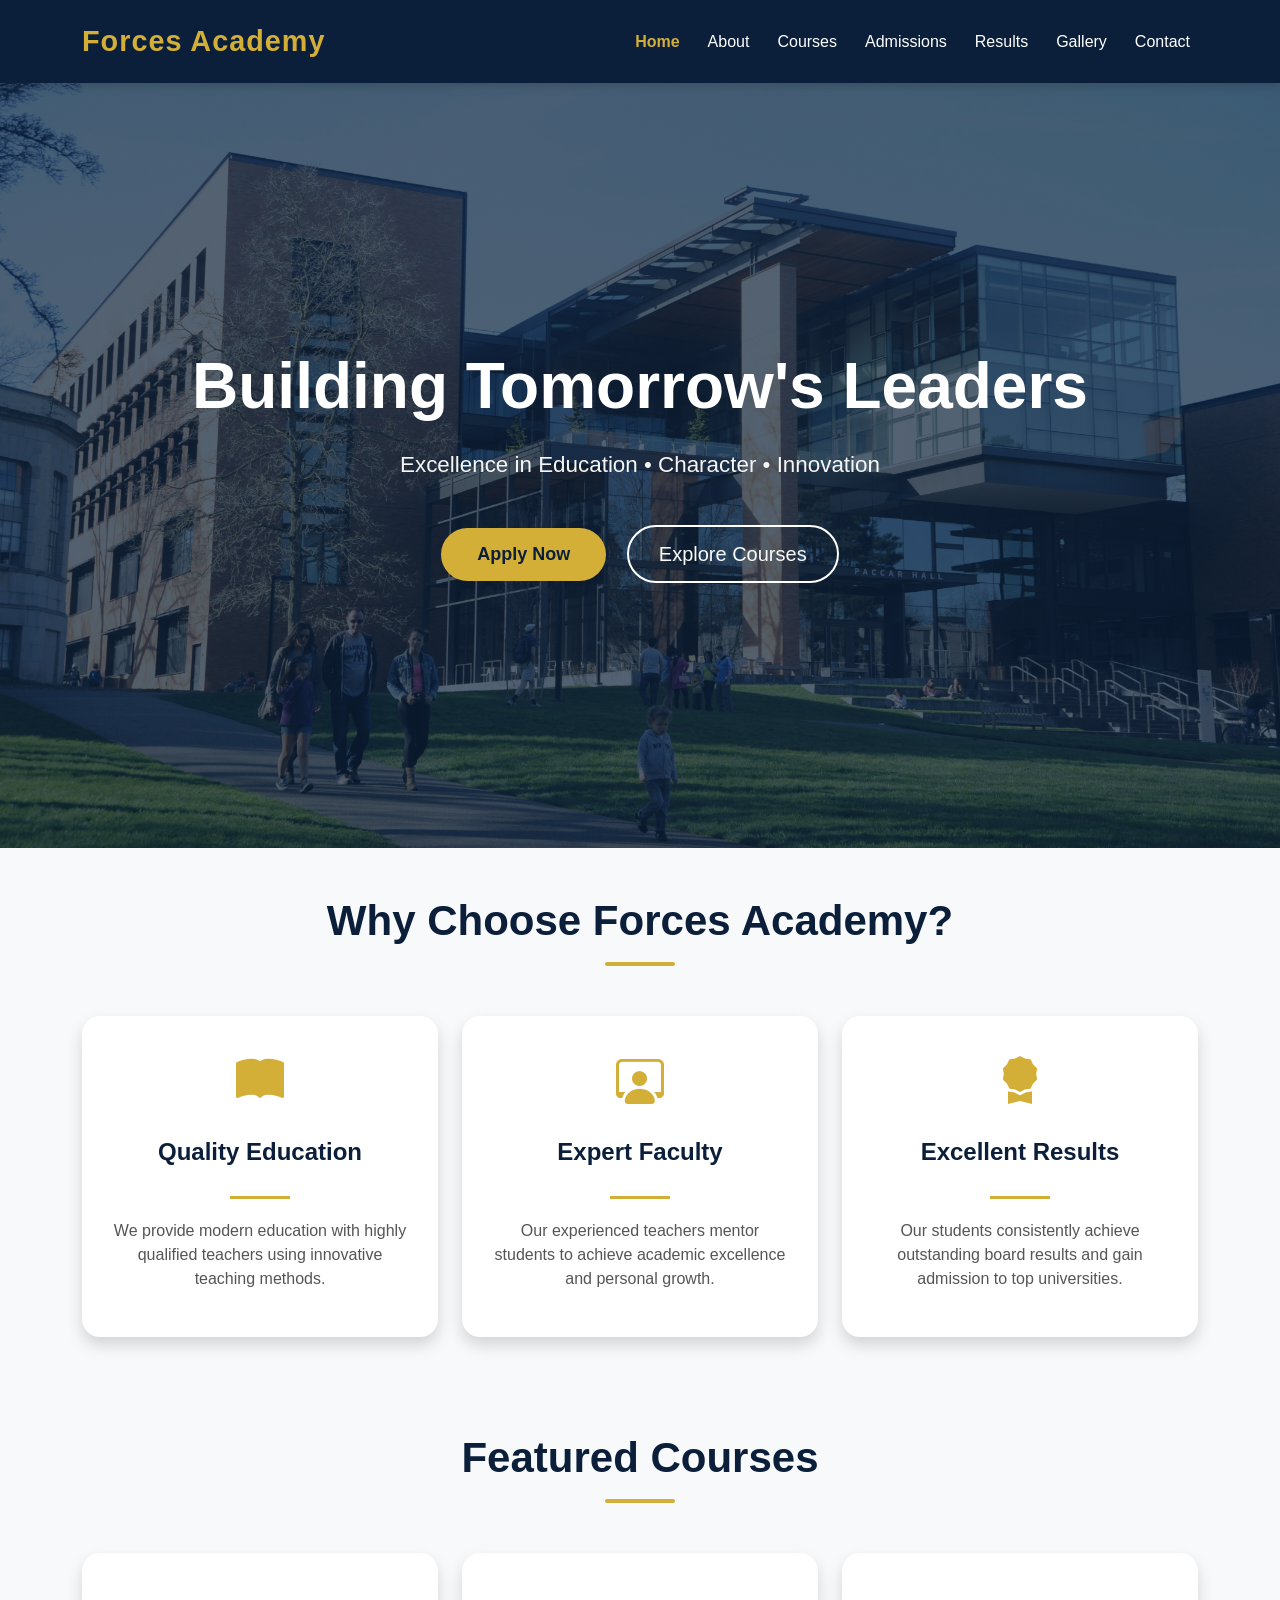
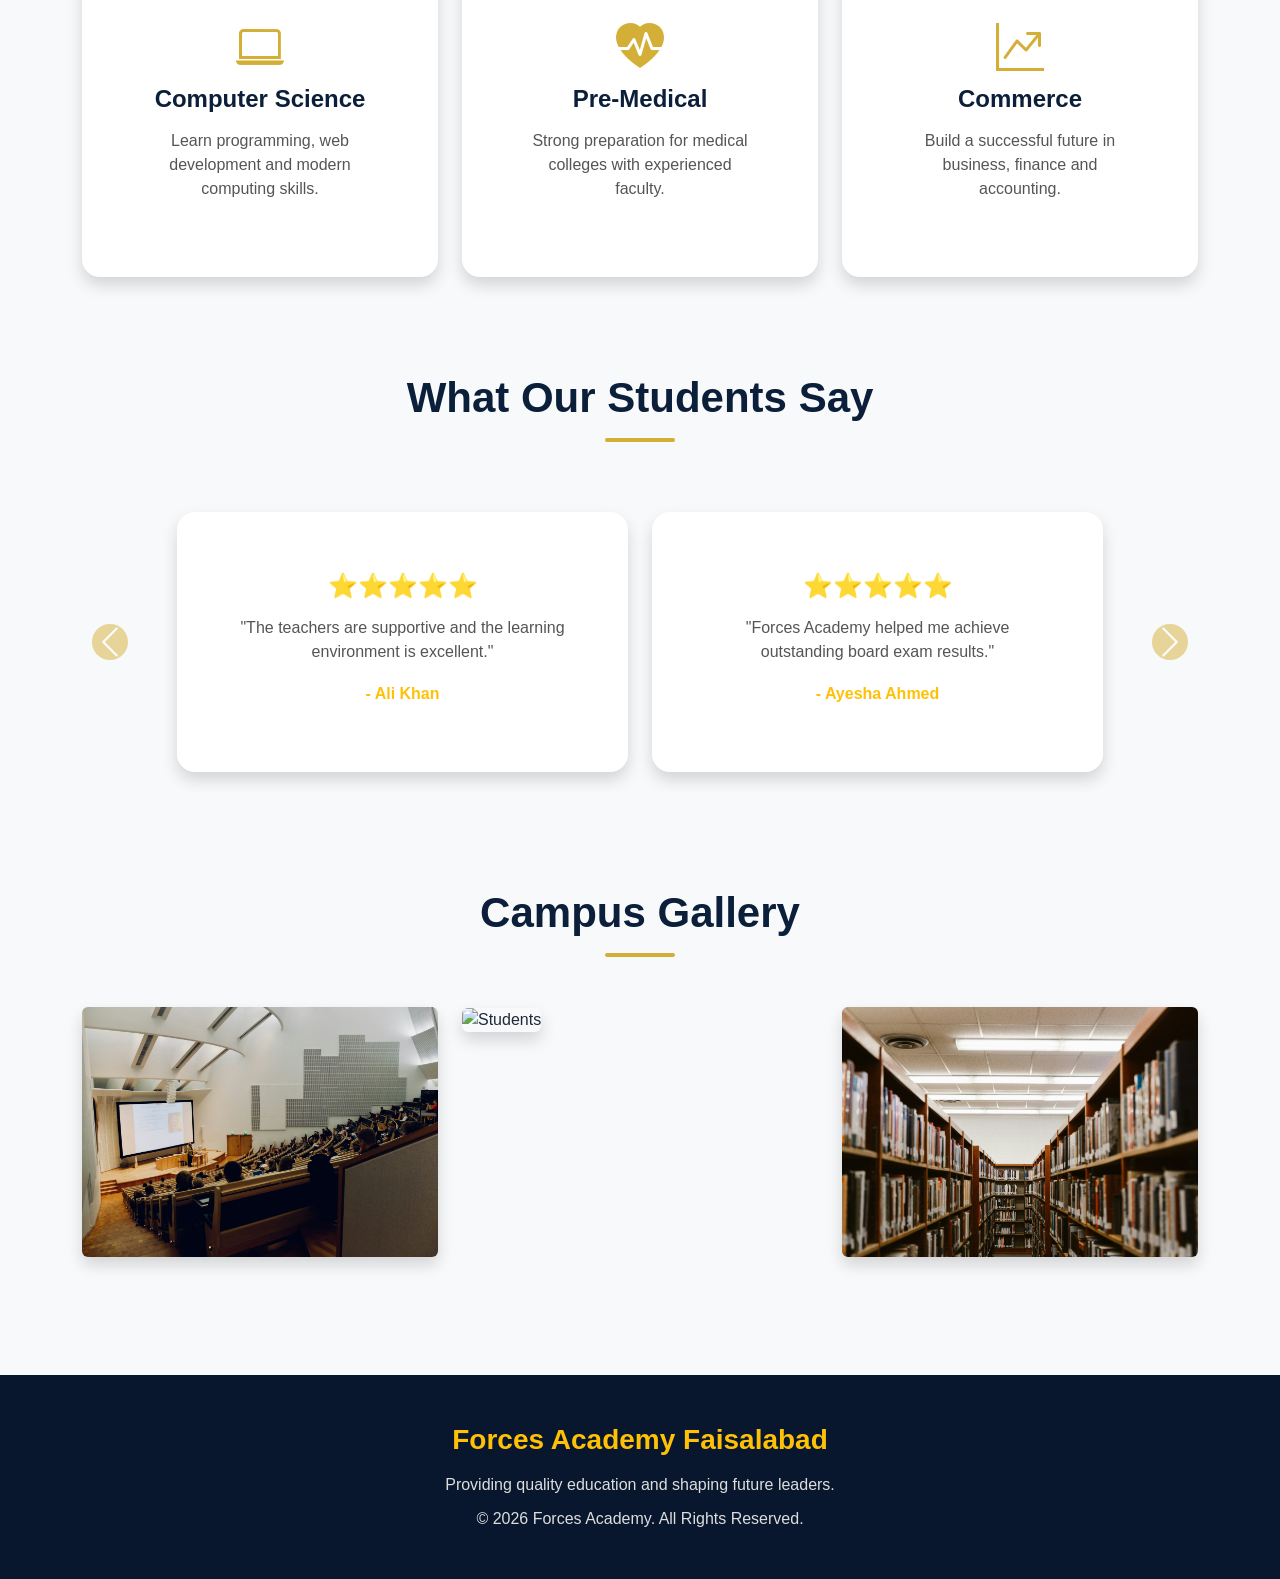
==== index.html @ 3800b67e "improved all pages design" ====
<!DOCTYPE html>
<html lang="en">
<head>
    <meta charset="UTF-8">
    <meta name="viewport" content="width=device-width, initial-scale=1.0">

    <title>Forces Academy Faisalabad</title>

    <link href="https://cdn.jsdelivr.net/npm/bootstrap@5.3.7/dist/css/bootstrap.min.css" rel="stylesheet">
<link rel="stylesheet" href="https://cdn.jsdelivr.net/npm/bootstrap-icons@1.11.3/font/bootstrap-icons.min.css">
    <link rel="stylesheet" href="css/style.css">
</head>
<body>
    <nav class="navbar navbar-expand-lg navbar-dark bg-primary">
    <div class="container">

        <a class="navbar-brand" href="index.html">
            Forces Academy
        </a>

        <button
            class="navbar-toggler"
            type="button"
            data-bs-toggle="collapse"
            data-bs-target="#navbar">

            <span class="navbar-toggler-icon"></span>

        </button>

        <div class="collapse navbar-collapse" id="navbar">

            <ul class="navbar-nav ms-auto">

                <li class="nav-item">
                    <a class="nav-link active" href="index.html">Home</a>
                </li>

                <li class="nav-item">
                    <a class="nav-link" href="about.html">About</a>
                </li>

                <li class="nav-item">
                    <a class="nav-link" href="courses.html">Courses</a>
                </li>

                <li class="nav-item">
                    <a class="nav-link" href="admissions.html">Admissions</a>
                </li>

                <li class="nav-item">
                    <a class="nav-link" href="results.html">Results</a>
                </li>

                <li class="nav-item">
                    <a class="nav-link" href="gallery.html">Gallery</a>
                </li>

                <li class="nav-item">
                    <a class="nav-link" href="contact.html">Contact</a>
                </li>

            </ul>

        </div>

    </div>
</nav>

<section class="hero">

    <div class="container text-center">

        <h1>Building Tomorrow's Leaders</h1>

        <p class="lead">
            Excellence in Education • Character • Innovation
        </p>

        <div class="mt-4">

    <a href="admissions.html" class="btn hero-btn me-3">
        Apply Now
    </a>

    <a href="courses.html" class="btn btn-outline-light btn-lg">
        Explore Courses
    </a>

</div>

    </div>

</section>
<section class="container py-5">

    <h2 class="text-center section-title">Why Choose Forces Academy?</h2>

    <div class="row">

        <div class="col-md-4">

            <div class="card shadow text-center">

                <i class="bi bi-book-fill feature-icon"></i>

<h4>Quality Education</h4>

<hr>

<p>
    We provide modern education with highly qualified teachers using innovative teaching methods.
</p>

            </div>

        </div>

        <div class="col-md-4">

            <div class="card shadow text-center">
<i class="bi bi-person-workspace feature-icon"></i>

<h4>Expert Faculty</h4>

<hr>

<p>
    Our experienced teachers mentor students to achieve academic excellence and personal growth.
</p>
            </div>

        </div>

        <div class="col-md-4">

            <div class="card shadow text-center">

<i class="bi bi-award-fill feature-icon"></i>

<h4>Excellent Results</h4>

<hr>

<p>
    Our students consistently achieve outstanding board results and gain admission to top universities.
</p>
            </div>

        </div>

    </div>

</section>
<section class="container py-5">

    <h2 class="text-center section-title">Featured Courses</h2>

    <div class="row g-4">

        <div class="col-md-4">

            <div class="card shadow text-center">

                <div class="card-body">

                    <i class="bi bi-laptop feature-icon"></i>

                    <h4>Computer Science</h4>

                    <p>
                        Learn programming, web development and modern computing skills.
                    </p>

                </div>

            </div>

        </div>

        <div class="col-md-4">

            <div class="card shadow text-center">

                <div class="card-body">

                    <i class="bi bi-heart-pulse-fill feature-icon"></i>

                    <h4>Pre-Medical</h4>

                    <p>
                        Strong preparation for medical colleges with experienced faculty.
                    </p>

                </div>

            </div>

        </div>

        <div class="col-md-4">

            <div class="card shadow text-center">

                <div class="card-body">

                    <i class="bi bi-graph-up-arrow feature-icon"></i>

                    <h4>Commerce</h4>

                    <p>
                        Build a successful future in business, finance and accounting.
                    </p>

                </div>

            </div>

        </div>

    </div>

</section>
<section class="py-5 bg-light">

    <div class="container">

        <h2 class="text-center section-title">
            What Our Students Say
        </h2>

        <div id="testimonialCarousel"
             class="carousel slide"
             data-bs-ride="carousel"
             data-bs-interval="3000">

            <div class="carousel-inner">

                <div class="carousel-item active">

                    <div class="row justify-content-center g-4">

                        <div class="col-md-5">

                            <div class="card shadow text-center h-100">

                                <div class="card-body">

                                    <h4>⭐⭐⭐⭐⭐</h4>

                                    <p>
                                        "The teachers are supportive and the learning environment is excellent."
                                    </p>

                                    <h6 class="text-warning">
                                        - Ali Khan
                                    </h6>

                                </div>

                            </div>

                        </div>

                        <div class="col-md-5">

                            <div class="card shadow text-center h-100">

                                <div class="card-body">

                                    <h4>⭐⭐⭐⭐⭐</h4>

                                    <p>
                                        "Forces Academy helped me achieve outstanding board exam results."
                                    </p>

                                    <h6 class="text-warning">
                                        - Ayesha Ahmed
                                    </h6>

                                </div>

                            </div>

                        </div>

                    </div>

                </div>

                <div class="carousel-item">

                    <div class="row justify-content-center g-4">

                        <div class="col-md-5">

                            <div class="card shadow text-center h-100">

                                <div class="card-body">

                                    <h4>⭐⭐⭐⭐⭐</h4>

                                    <p>
                                        "A perfect place for quality education and personality development."
                                    </p>

                                    <h6 class="text-warning">
                                        - Muhammad Hassan
                                    </h6>

                                </div>

                            </div>

                        </div>

                        <div class="col-md-5">

                            <div class="card shadow text-center h-100">

                                <div class="card-body">

                                    <h4>⭐⭐⭐⭐⭐</h4>

                                    <p>
                                        "The academy gave me confidence and helped me achieve my goals."
                                    </p>

                                    <h6 class="text-warning">
                                        - Sara Malik
                                    </h6>

                                </div>

                            </div>

                        </div>

                    </div>

                </div>

            </div>

            <button class="carousel-control-prev"
                    type="button"
                    data-bs-target="#testimonialCarousel"
                    data-bs-slide="prev">

                <span class="carousel-control-prev-icon"></span>

            </button>

            <button class="carousel-control-next"
                    type="button"
                    data-bs-target="#testimonialCarousel"
                    data-bs-slide="next">

                <span class="carousel-control-next-icon"></span>

            </button>

        </div>

    </div>

</section>
</section>
<section class="container py-5">

    <h2 class="text-center section-title">Campus Gallery</h2>

    <div class="row g-4">

        <div class="col-md-4">
            <img src="images/campus1.jpg" class="img-fluid rounded shadow" alt="Campus">
        </div>

        <div class="col-md-4">
            <img src="images/campus2.jpg" class="img-fluid rounded shadow" alt="Students">
        </div>

        <div class="col-md-4">
            <img src="images/campus3.jpg" class="img-fluid rounded shadow" alt="Academy">
        </div>

    </div>

</section>
<footer class="py-5 text-center text-white" style="background:#08172d;">

    <div class="container">

        <h3 class="text-warning mb-3">Forces Academy Faisalabad</h3>

        <p>
            Providing quality education and shaping future leaders.
        </p>

        <p class="mb-0">
            © 2026 Forces Academy. All Rights Reserved.
        </p>

    </div>

</footer>
    
<button id="backToTop" title="Go to top">
    ↑
</button>
    <script src="js/main.js"></script>
    <script src="https://cdn.jsdelivr.net/npm/bootstrap@5.3.7/dist/js/bootstrap.bundle.min.js"></script>

</body>
</html>
---- css/style.css ----
html{

    scroll-behavior:smooth;

}
*{
    margin: 0;
    padding: 0;
    box-sizing: border-box;
}

body{
    font-family: Arial, Helvetica, sans-serif;
    background-color: #F8F9FA;
    color: #1E293B;
}

/* ===========================
   NAVBAR
=========================== */

.navbar{
    background-color: #0B1F3A !important;
    padding: 15px 0;
    position: sticky;
    top: 0;
    z-index: 1000;
    box-shadow: 0 3px 10px rgba(0,0,0,0.15);
}

.navbar-brand{
    font-size: 1.8rem;
    font-weight: bold;
    color: #D4AF37 !important;
    letter-spacing: 1px;
}

.navbar-brand:hover{
    color: white !important;
}

.nav-link{
    color: white !important;
    margin-left: 12px;
    font-weight: 500;
    transition: 0.3s ease;
}

.nav-link:hover{
    color: #D4AF37 !important;
}

.nav-link.active{
    color: #D4AF37 !important;
    font-weight: bold;
}

/* ===========================
   HERO SECTION
=========================== */

.hero{
    background:
    linear-gradient(rgba(11,31,58,0.70), rgba(11,31,58,0.70)),
    url("../images/hero.jpg");

    background-size: cover;
    background-position: center;
    min-height: 85vh;

    display: flex;
    align-items: center;
    justify-content: center;

    color: white;
    text-align: center;
}

.hero h1{
    font-size: 3.8rem;
    font-weight: 700;
    margin-bottom: 20px;
}

.hero .lead{
    font-size: 1.4rem;
    margin-bottom: 35px;
    color: #f1f1f1;
}

.hero-btn{
    background-color: #D4AF37;
    color: #0B1F3A !important;
    padding: 14px 35px;
    border-radius: 50px;
    font-size: 18px;
    font-weight: bold;
    text-decoration: none;
    transition: 0.3s;
}

.hero-btn:hover{
    background-color: white;
    color: #0B1F3A !important;
}

.hero h1{
    font-size: 4rem;
    font-weight: 800;
    margin-bottom: 20px;
    color: white;
}

.hero .lead{
    font-size: 1.4rem;
    color: #f5f5f5;
    margin-bottom: 40px;
}

.hero-btn{
    background-color: #D4AF37;
    color: #0B1F3A !important;
    padding: 12px 35px;
    border-radius: 50px;
    font-weight: bold;
    text-decoration: none;
    transition: 0.3s ease;
}

.hero-btn:hover{
    background-color: white;
    color: #0B1F3A !important;
}
/* ===========================
   FEATURE CARDS
=========================== */

.card{
    border: none;
    border-radius: 18px;
    transition: 0.35s ease;
    overflow: hidden;
}

.card:hover{
    transform: translateY(-12px);
    box-shadow: 0 18px 35px rgba(0,0,0,0.18) !important;
    border-bottom: 5px solid #D4AF37;
}

.card h4{
    color: #0B1F3A;
    font-weight: bold;
    margin-bottom: 15px;
}

.card p{
    color: #555;
}

.card{
    padding: 30px;
}
/* ===========================
   SECTION TITLE
=========================== */

.section-title{
    font-size: 2.8rem;
    font-weight: 800;
    color: #0B1F3A;
    margin-bottom: 60px;
    position: relative;
}

.section-title::after{
    content: "";
    width: 90px;
    height: 4px;
    background: #D4AF37;
    display: block;
    margin: 15px auto 0;
    border-radius: 20px;
}
.card hr{
    width: 60px;
    height: 3px;
    background: #D4AF37;
    border: none;
    margin: 15px auto 20px;
    opacity: 1;
}
/* ===========================
   FOOTER
=========================== */

footer{
    margin-top: 0;
}

footer h3{
    font-weight: 700;
}

footer p{
    margin-bottom: 10px;
    color: #ddd;
}
.hero{
    animation: fadeIn 1.2s ease;
}

@keyframes fadeIn{

    from{
        opacity:0;
        transform:translateY(30px);
    }

    to{
        opacity:1;
        transform:translateY(0);
    }

}

.card{
    cursor:pointer;
}

.card:hover{

    transform:translateY(-12px) scale(1.03);
    box-shadow:0 20px 40px rgba(0,0,0,0.18)!important;
    border-bottom:5px solid #D4AF37;

}
/* ===========================
   BUTTON HOVER
=========================== */

.hero-btn{

    transition:0.3s;

}

.hero-btn:hover{

    background:#ffffff;
    color:#0B1F3A;
    transform:scale(1.08);

}
.btn-outline-light{

    border:2px solid white;
    border-radius:50px;
    padding:12px 30px;
    transition:0.3s;

}

.btn-outline-light:hover{

    background:white;
    color:#0B1F3A;

}
/* ===========================
   STATISTICS
=========================== */

.stats-section{
    background-color: #0B1F3A;
    padding: 80px 0;
}

.stat-item h2{
    color: #D4AF37;
    font-size: 60px;
    font-weight: bold;
}

.stats-section p{
    color: #ffffff !important;
    font-size: 18px;
    font-weight: 500;
    margin-top: 10px;
}

.stats-section .col-md-3{
    transition:0.3s;
}

.stats-section .col-md-3:hover{
    transform:translateY(-8px);
}
.card-body h1{

    font-size:60px;
    margin-bottom:20px;

}

.card-body{

    padding:35px;

}
.card h6{

    color:#D4AF37;
    font-weight:bold;
    margin-top:20px;

}
.img-fluid{

    height:250px;
    width:100%;
    object-fit:cover;
    transition:0.3s;

}

.img-fluid:hover{

    transform:scale(1.03);

}
.img-fluid{

    border-radius:15px;
    box-shadow:0 10px 25px rgba(0,0,0,0.15);

}
.img-fluid:hover{

    transform:scale(1.05);
    cursor:pointer;

}
.section-title{

    font-size:42px;
    font-weight:700;
    color:#0B1F3A;
    margin-bottom:60px;
    position:relative;

}

.section-title::after{

    content:"";
    display:block;
    width:70px;
    height:4px;
    background:#D4AF37;
    margin:15px auto 0;
    border-radius:10px;

}
.card{

    border:none;
    border-radius:15px;
    transition:0.3s;

}

.card:hover{

    transform:translateY(-8px);
    box-shadow:0 15px 30px rgba(0,0,0,0.18);

}
footer{

    margin-top:70px;

}

footer h2{

    color:#D4AF37;
    font-weight:bold;

}

footer p{

    margin:10px 0;

}
.btn{

    transition:0.3s;

}

.btn:hover{

    transform:scale(1.05);

}
/* ===========================
ABOUT PAGE
=========================== */

.lead{
    font-size:18px;
    line-height:1.8;
}

.card{
    border-radius:18px;
}

.card-body{
    padding:30px;
}

.card img{
    height:250px;
    object-fit:cover;
}

.card:hover{
    transform:translateY(-10px);
}

section{
    padding-top:70px;
    padding-bottom:70px;
}
/* ===========================
COURSES PAGE
=========================== */

.course-card img{
    height:220px;
    width:100%;
    object-fit:cover;
    border-radius:15px;
}

.course-card{
    transition:0.3s;
}

.course-card:hover{
    transform:translateY(-10px);
    box-shadow:0 18px 35px rgba(0,0,0,0.18);
}

.course-card .card-body{
    padding:25px;
}
.section-title{
    margin-bottom:50px;
}
.table{
    box-shadow:0 8px 20px rgba(0,0,0,.08);
    border-radius:10px;
    overflow:hidden;
}
.table th{
    background:#0B1F3A;
    color:white;
}
.accordion-button{
    font-weight:bold;
}

.accordion-button:not(.collapsed){
    background:#0B1F3A;
    color:white;
}

.accordion-body{
    background:#f8f9fa;
}
.btn-warning{
    padding:12px 30px;
    border-radius:30px;
    font-weight:bold;
}
/* ===========================
ADMISSIONS PAGE
=========================== */

/* Eligibility & Documents Tables */

.list-group{
    border-radius:15px;
    overflow:hidden;
    box-shadow:0 12px 25px rgba(0,0,0,0.08);
}

.list-group-item{
    padding:18px 22px;
    font-size:17px;
    border-color:#e8e8e8;
    transition:0.3s;
}

.list-group-item:hover{
    background:#FFF8E6;
    padding-left:28px;
}

/* Better section headings */

.admission-heading{
    margin-bottom:35px;
    text-align:center;
}

.admission-heading::after{
    content:"";
    display:block;
    width:80px;
    height:4px;
    background:#D4AF37;
    margin:15px auto 0;
    border-radius:20px;
}
/* ===========================
RESULTS PAGE
=========================== */

.table{
    border-radius:15px;
    overflow:hidden;
}

.table th{
    background:#0B1F3A !important;
    color:white;
    font-weight:bold;
}

.table td{
    vertical-align:middle;
}

.form-select{
    padding:12px;
    border-radius:10px;
}

.form-select:focus{
    border-color:#D4AF37;
    box-shadow:0 0 0 .25rem rgba(212,175,55,.25);
}

.alert-warning{
    border:none;
    border-left:6px solid #D4AF37;
    border-radius:12px;
}
/* ===========================
GALLERY PAGE
=========================== */

.gallery-img{
    width:100%;
    height:280px;
    object-fit:cover;
    border-radius:15px;
    transition:0.35s;
    box-shadow:0 10px 25px rgba(0,0,0,0.15);
}

.gallery-img:hover{
    transform:scale(1.05);
    cursor:pointer;
    box-shadow:0 20px 40px rgba(0,0,0,0.25);
}
/* ===========================
CONTACT PAGE
=========================== */

.form-control{
    padding:14px;
    border-radius:10px;
}

.form-control:focus{
    border-color:#D4AF37;
    box-shadow:0 0 0 .25rem rgba(212,175,55,.25);
}

textarea{
    resize:none;
}
.page-hero{

    background: linear-gradient(rgba(11,31,58,.75),rgba(11,31,58,.75)),
    url("../images/hero.jpg");

    background-size: cover;

    background-position:center;

    color:white;

    text-align:center;

    padding:120px 0;

}

.page-hero h1{

    font-size:55px;

    font-weight:700;

}

.page-hero p{

    font-size:20px;

    margin-top:15px;

}
/* ===========================
   LIGHTBOX
=========================== */

.lightbox{
    display:none;
    position:fixed;
    top:0;
    left:0;
    width:100%;
    height:100%;
    background:rgba(0,0,0,.9);
    justify-content:center;
    align-items:center;
    z-index:9999;
}

.lightbox img{
    max-width:90%;
    max-height:90%;
    border-radius:15px;
    box-shadow:0 15px 40px rgba(0,0,0,.5);
}

.gallery-img{
    cursor:pointer;
    transition:.3s;
}

.gallery-img:hover{
    transform:scale(1.03);
}
/* ===========================
   FORM VALIDATION
=========================== */

.error {
    border: 2px solid #dc3545 !important;
}

.success {
    border: 2px solid #198754 !important;
}
.carousel-item{
    padding:20px 0;
}

.carousel-control-prev,
.carousel-control-next{
    width:5%;
}

.carousel-control-prev-icon,
.carousel-control-next-icon{
    background-color:#D4AF37;
    border-radius:50%;
    padding:18px;
}

#testimonialCarousel .card{
    min-height:260px;
    border:none;
}
/* ===========================
   BACK TO TOP BUTTON
=========================== */

#backToTop{

    position:fixed;
    bottom:30px;
    right:30px;

    width:50px;
    height:50px;

    border:none;
    border-radius:50%;

    background:#D4AF37;
    color:white;

    font-size:22px;
    font-weight:bold;

    cursor:pointer;

    display:none;

    z-index:9999;

    transition:.3s;

    box-shadow:0 8px 20px rgba(0,0,0,.25);

}

#backToTop:hover{

    background:#b8942d;

    transform:translateY(-4px);

}
.feature-icon{
    font-size: 3rem;
    color: #D4AF37;
    margin-bottom: 20px;
    transition: all .3s ease;
}

.card:hover .feature-icon{
    transform: scale(1.12);
}
.card{

    border:none;
    transition:.3s ease;

}

.card:hover{

    transform:translateY(-8px);

    box-shadow:0 18px 40px rgba(0,0,0,.18);

}
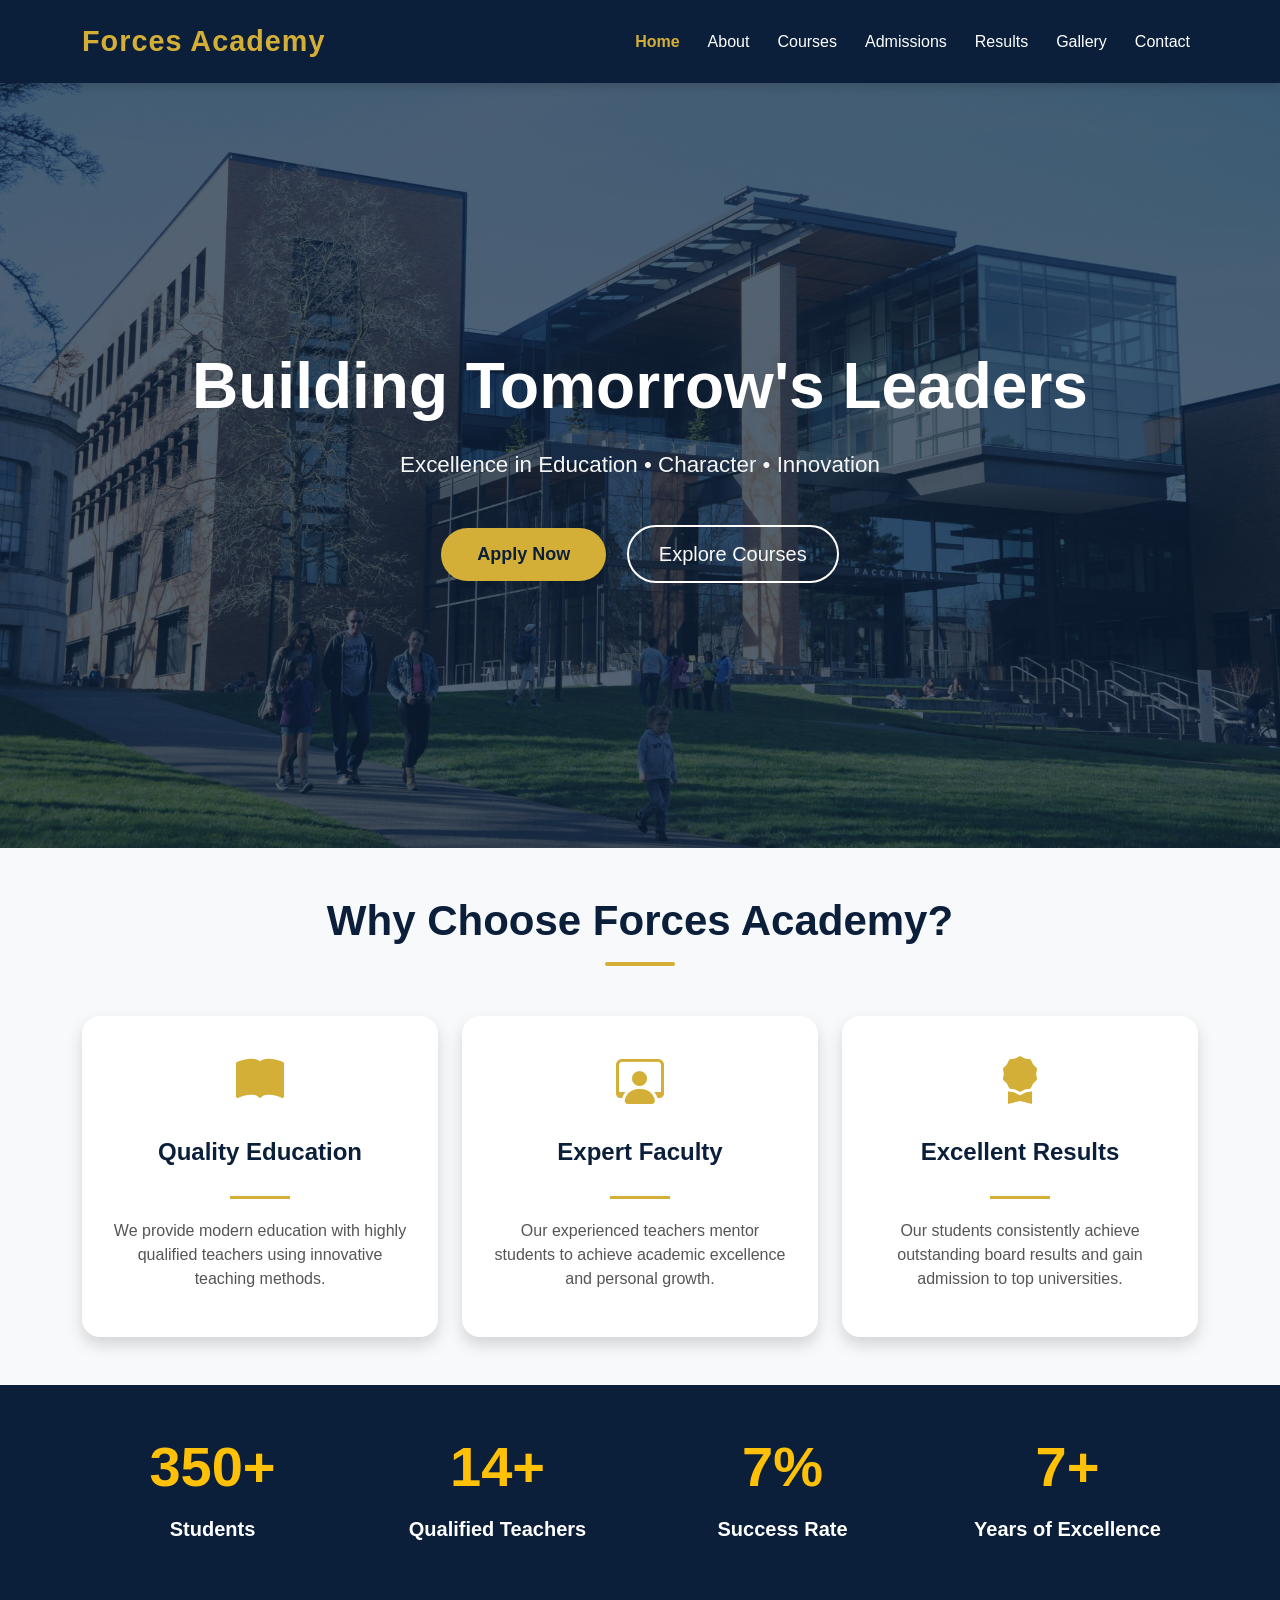
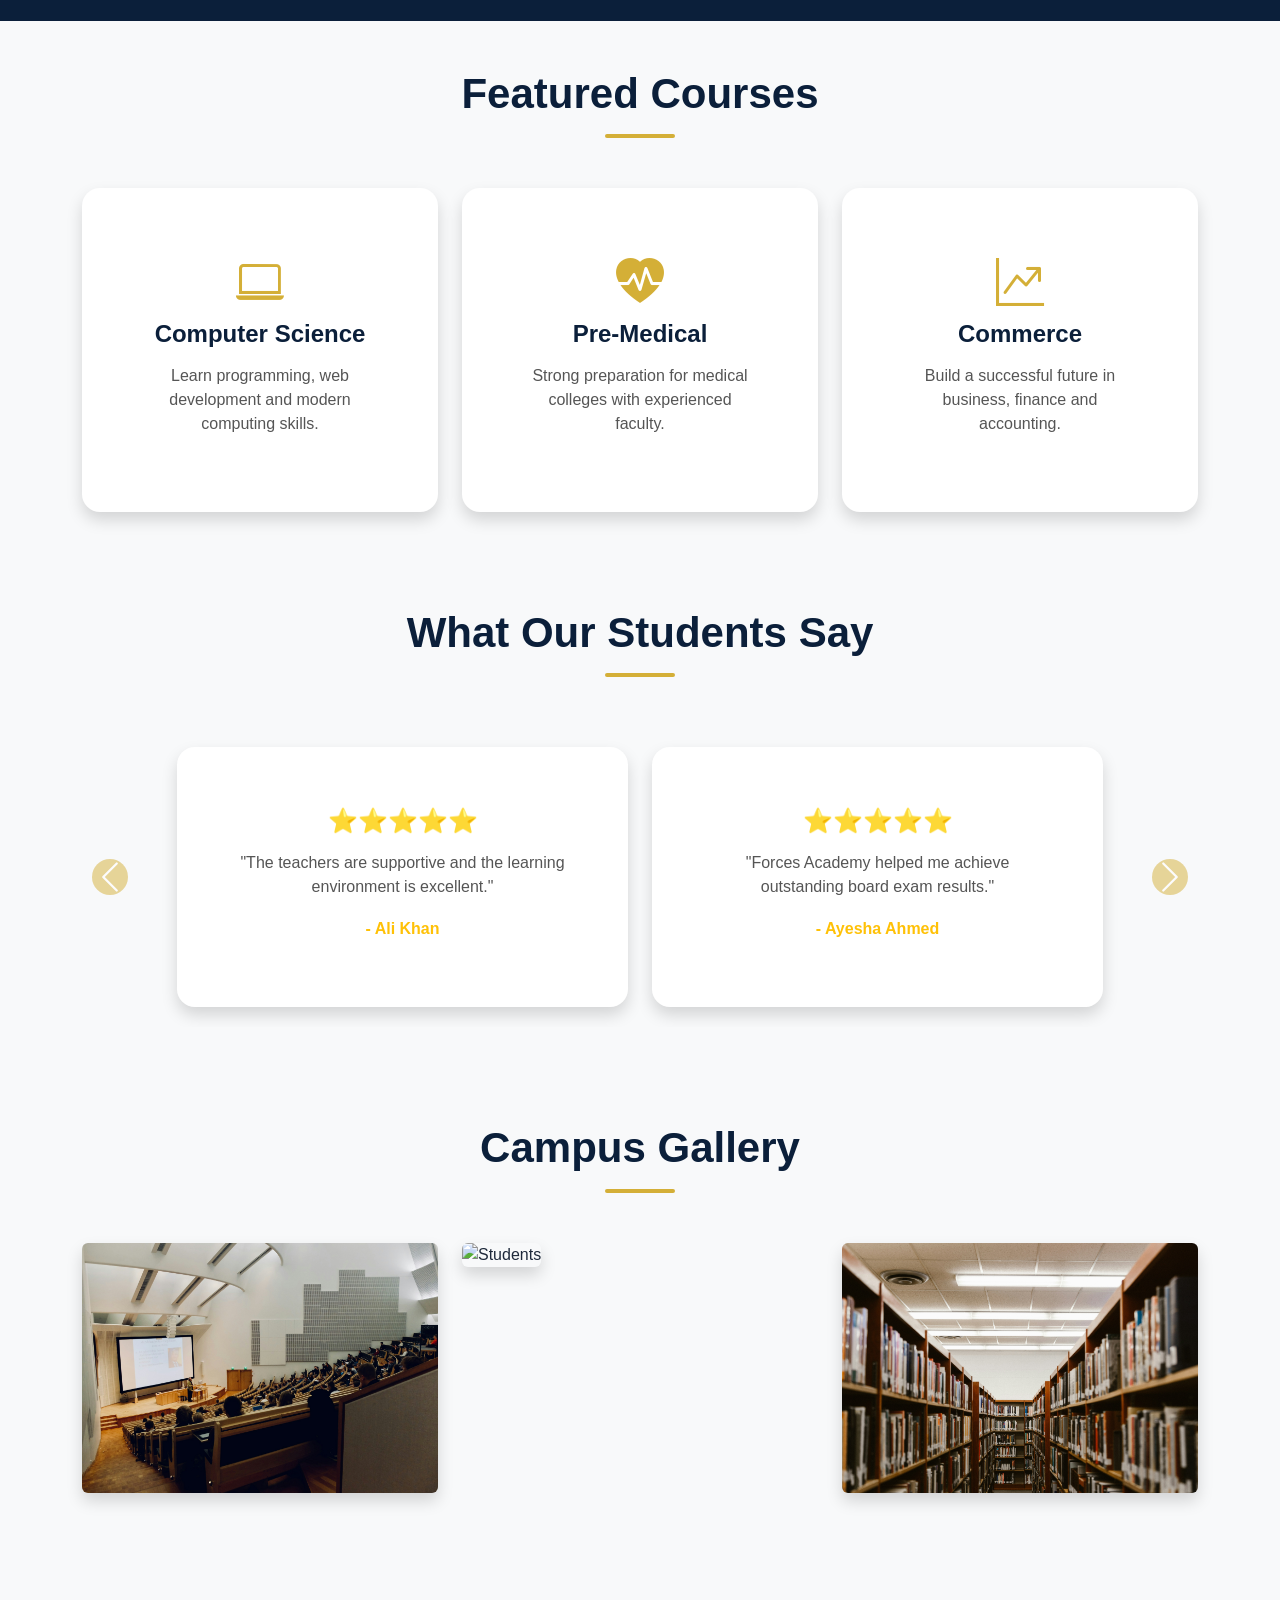
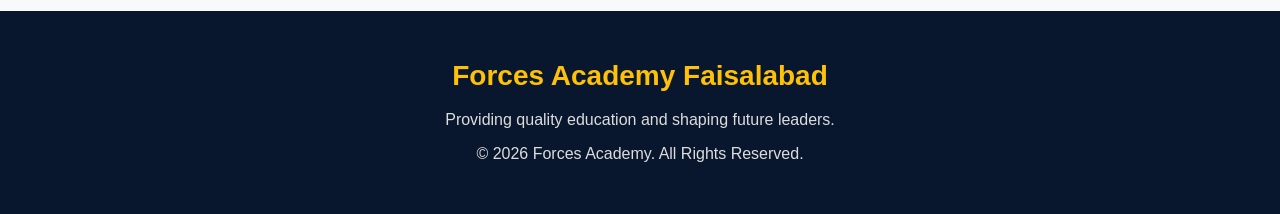
==== commit 6d11f7c1: "readded stats section" ====
--- a/index.html
+++ b/index.html
@@ -152,6 +152,65 @@
     </div>
 
 </section>
+<section class="stats-section py-5">
+
+    <div class="container">
+
+        <div class="row text-center">
+
+            <div class="col-md-3 mb-4">
+
+                <h2 class="counter display-4 fw-bold text-warning"
+                    data-target="5000"
+                    data-symbol="+">0</h2>
+
+                <h5 class="fw-bold text-white mt-3">
+                    Students
+                </h5>
+
+            </div>
+
+            <div class="col-md-3 mb-4">
+
+                <h2 class="counter display-4 fw-bold text-warning"
+                    data-target="150"
+                    data-symbol="+">0</h2>
+
+                <h5 class="fw-bold text-white mt-3">
+                    Qualified Teachers
+                </h5>
+
+            </div>
+
+            <div class="col-md-3 mb-4">
+
+                <h2 class="counter display-4 fw-bold text-warning"
+                    data-target="98"
+                    data-symbol="%">0</h2>
+
+                <h5 class="fw-bold text-white mt-3">
+                    Success Rate
+                </h5>
+
+            </div>
+
+            <div class="col-md-3 mb-4">
+
+                <h2 class="counter display-4 fw-bold text-warning"
+                    data-target="20"
+                    data-symbol="+">0</h2>
+
+                <h5 class="fw-bold text-white mt-3">
+                    Years of Excellence
+                </h5>
+
+            </div>
+
+        </div>
+
+    </div>
+
+</section>
 <section class="container py-5">
 
     <h2 class="text-center section-title">Featured Courses</h2>
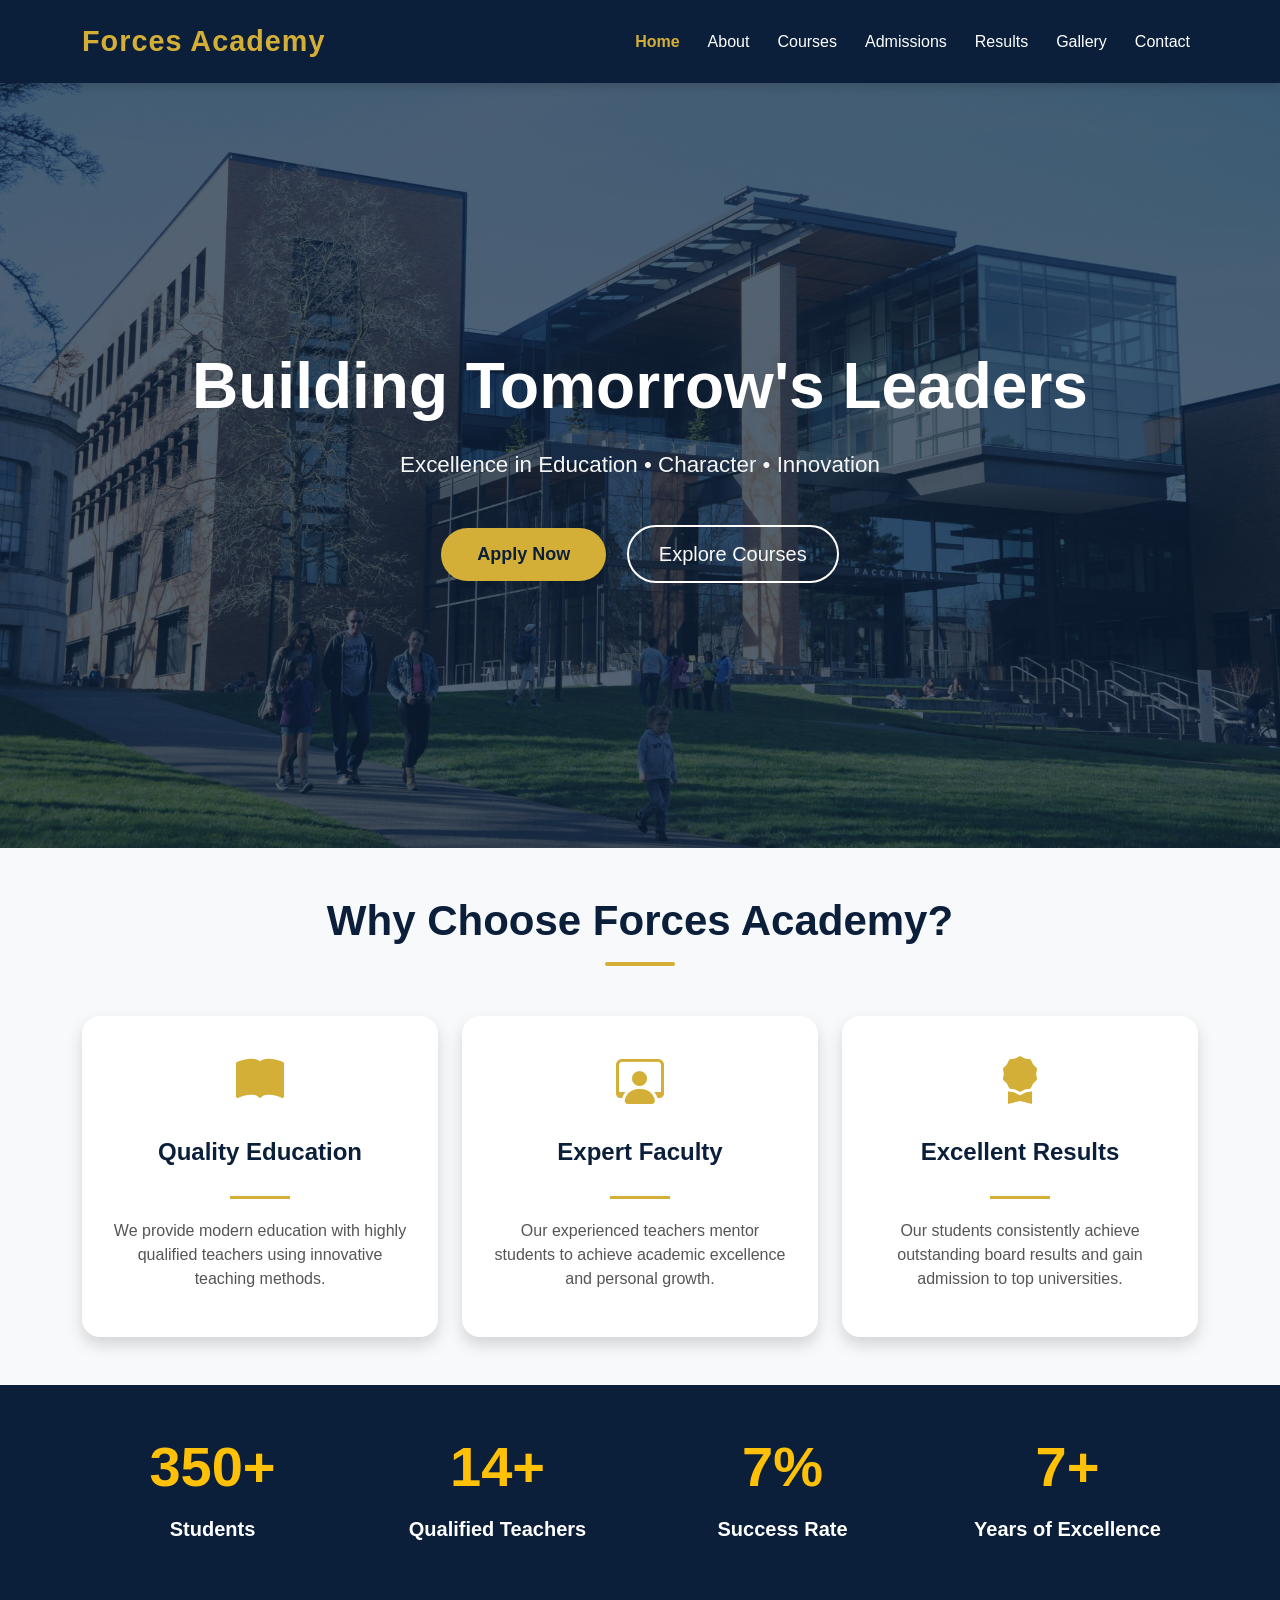
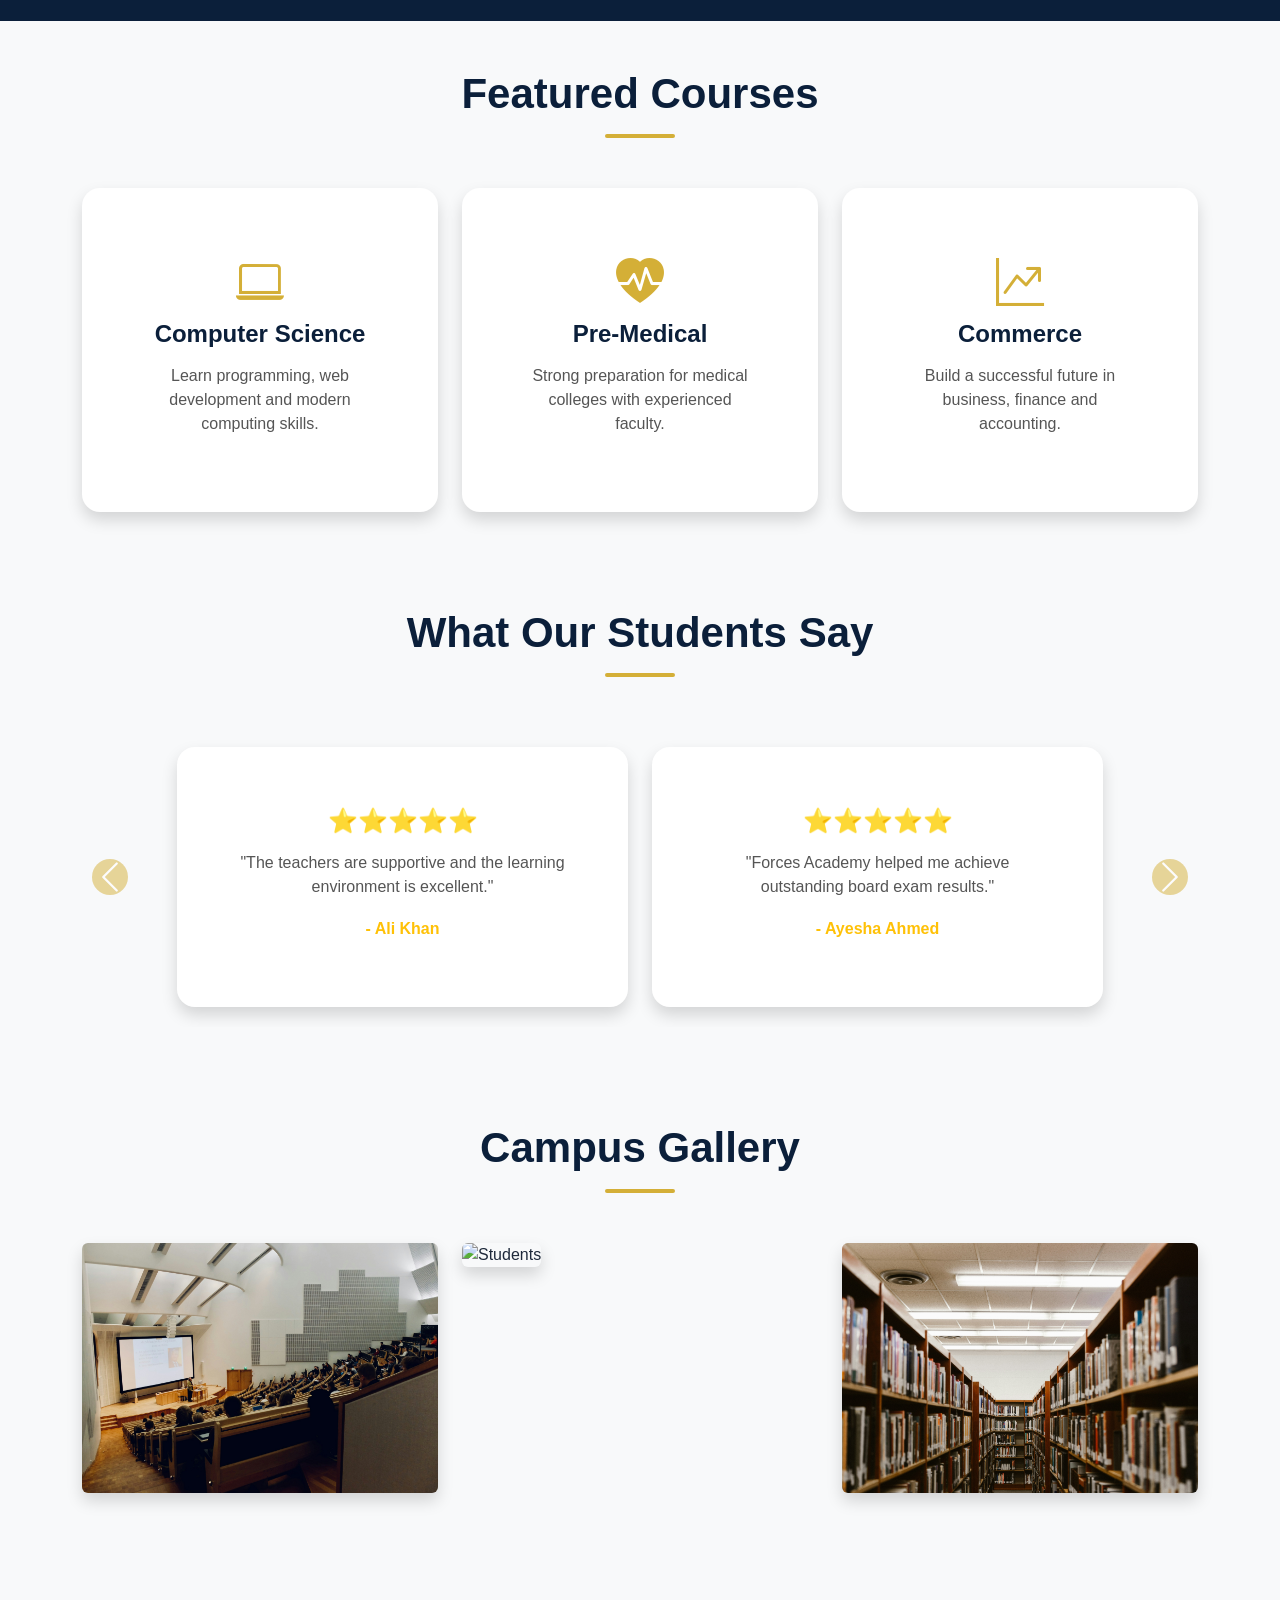
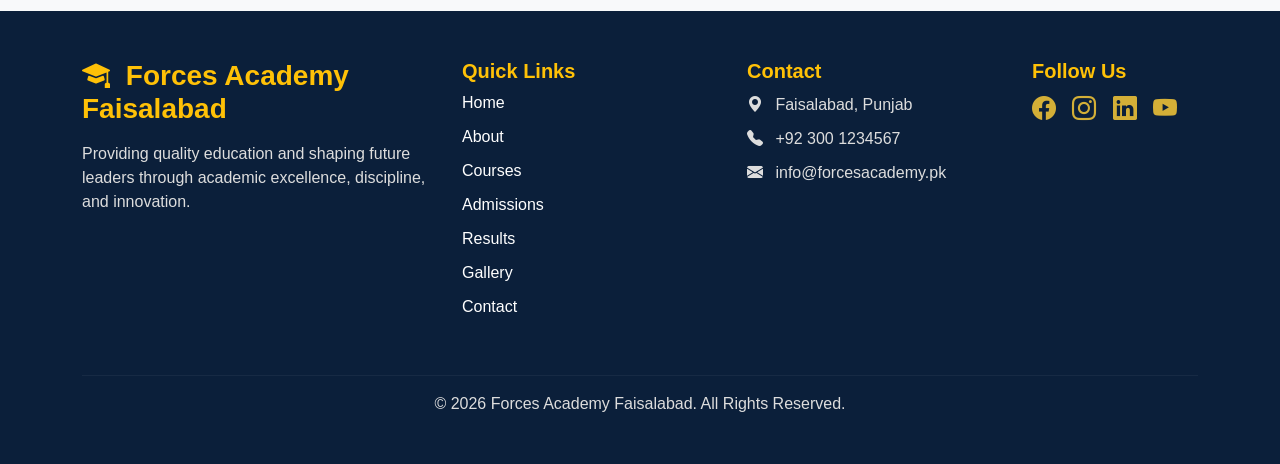
==== commit 0da49d23: "changed footer" ====
--- a/index.html
+++ b/index.html
@@ -446,18 +446,100 @@
     </div>
 
 </section>
-<footer class="py-5 text-center text-white" style="background:#08172d;">
+<footer class="footer py-5">
 
     <div class="container">
 
-        <h3 class="text-warning mb-3">Forces Academy Faisalabad</h3>
-
-        <p>
-            Providing quality education and shaping future leaders.
-        </p>
-
-        <p class="mb-0">
-            © 2026 Forces Academy. All Rights Reserved.
+        <div class="row">
+
+            <div class="col-lg-4 mb-4">
+
+                <h3 class="text-warning fw-bold">
+                    <i class="bi bi-mortarboard-fill me-2"></i>
+                    Forces Academy Faisalabad
+                </h3>
+
+                <p class="mt-3">
+                    Providing quality education and shaping future leaders through academic excellence, discipline, and innovation.
+                </p>
+
+            </div>
+
+            <div class="col-lg-3 mb-4">
+
+                <h5 class="text-warning fw-bold">
+                    Quick Links
+                </h5>
+
+                <ul class="list-unstyled footer-links">
+
+                    <li><a href="index.html">Home</a></li>
+                    <li><a href="about.html">About</a></li>
+                    <li><a href="courses.html">Courses</a></li>
+                    <li><a href="admissions.html">Admissions</a></li>
+                    <li><a href="results.html">Results</a></li>
+                    <li><a href="gallery.html">Gallery</a></li>
+                    <li><a href="contact.html">Contact</a></li>
+
+                </ul>
+
+            </div>
+
+            <div class="col-lg-3 mb-4">
+
+                <h5 class="text-warning fw-bold">
+                    Contact
+                </h5>
+
+                <p>
+                    <i class="bi bi-geo-alt-fill me-2"></i>
+                    Faisalabad, Punjab
+                </p>
+
+                <p>
+                    <i class="bi bi-telephone-fill me-2"></i>
+                    +92 300 1234567
+                </p>
+
+                <p>
+                    <i class="bi bi-envelope-fill me-2"></i>
+                    info@forcesacademy.pk
+                </p>
+
+            </div>
+
+            <div class="col-lg-2 mb-4">
+
+                <h5 class="text-warning fw-bold">
+                    Follow Us
+                </h5>
+
+                <a href="#" class="social-icon">
+                    <i class="bi bi-facebook"></i>
+                </a>
+
+                <a href="#" class="social-icon">
+                    <i class="bi bi-instagram"></i>
+                </a>
+
+                <a href="#" class="social-icon">
+                    <i class="bi bi-linkedin"></i>
+                </a>
+
+                <a href="#" class="social-icon">
+                    <i class="bi bi-youtube"></i>
+                </a>
+
+            </div>
+
+        </div>
+
+        <hr>
+
+        <p class="text-center mb-0">
+
+            © 2026 Forces Academy Faisalabad. All Rights Reserved.
+
         </p>
 
     </div>
--- a/css/style.css
+++ b/css/style.css
@@ -755,4 +755,54 @@
 
     box-shadow:0 18px 40px rgba(0,0,0,.18);
 
+}
+.footer{
+
+    background:#0B1F3A;
+    color:white;
+
+}
+
+.footer-links li{
+
+    margin-bottom:10px;
+
+}
+
+.footer-links a{
+
+    color:white;
+    text-decoration:none;
+    transition:.3s;
+
+}
+
+.footer-links a:hover{
+
+    color:#D4AF37;
+    padding-left:5px;
+
+}
+
+.social-icon{
+
+    display:inline-block;
+    color:#D4AF37;
+    font-size:1.5rem;
+    margin-right:12px;
+    transition:.3s;
+
+}
+
+.social-icon:hover{
+
+    color:white;
+    transform:translateY(-3px);
+
+}
+
+.footer hr{
+
+    border-color:rgba(255,255,255,.2);
+
 }
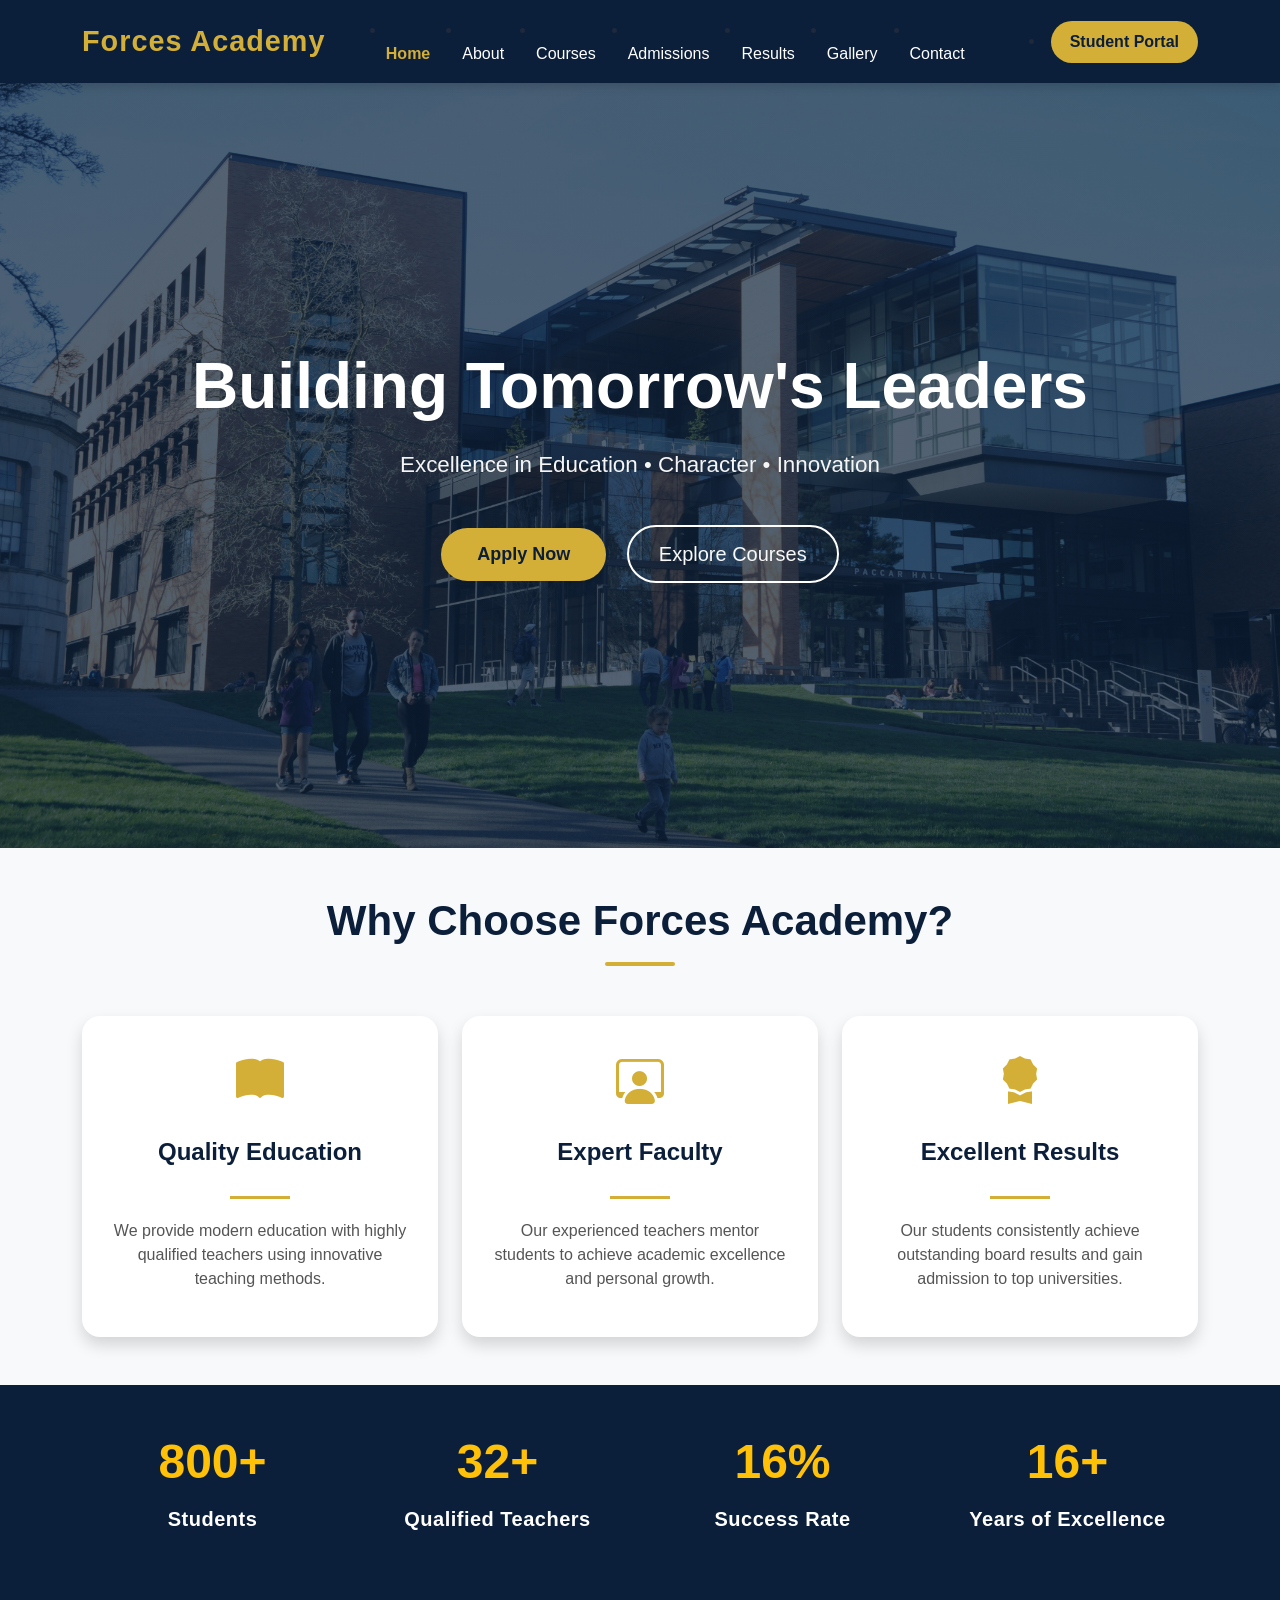
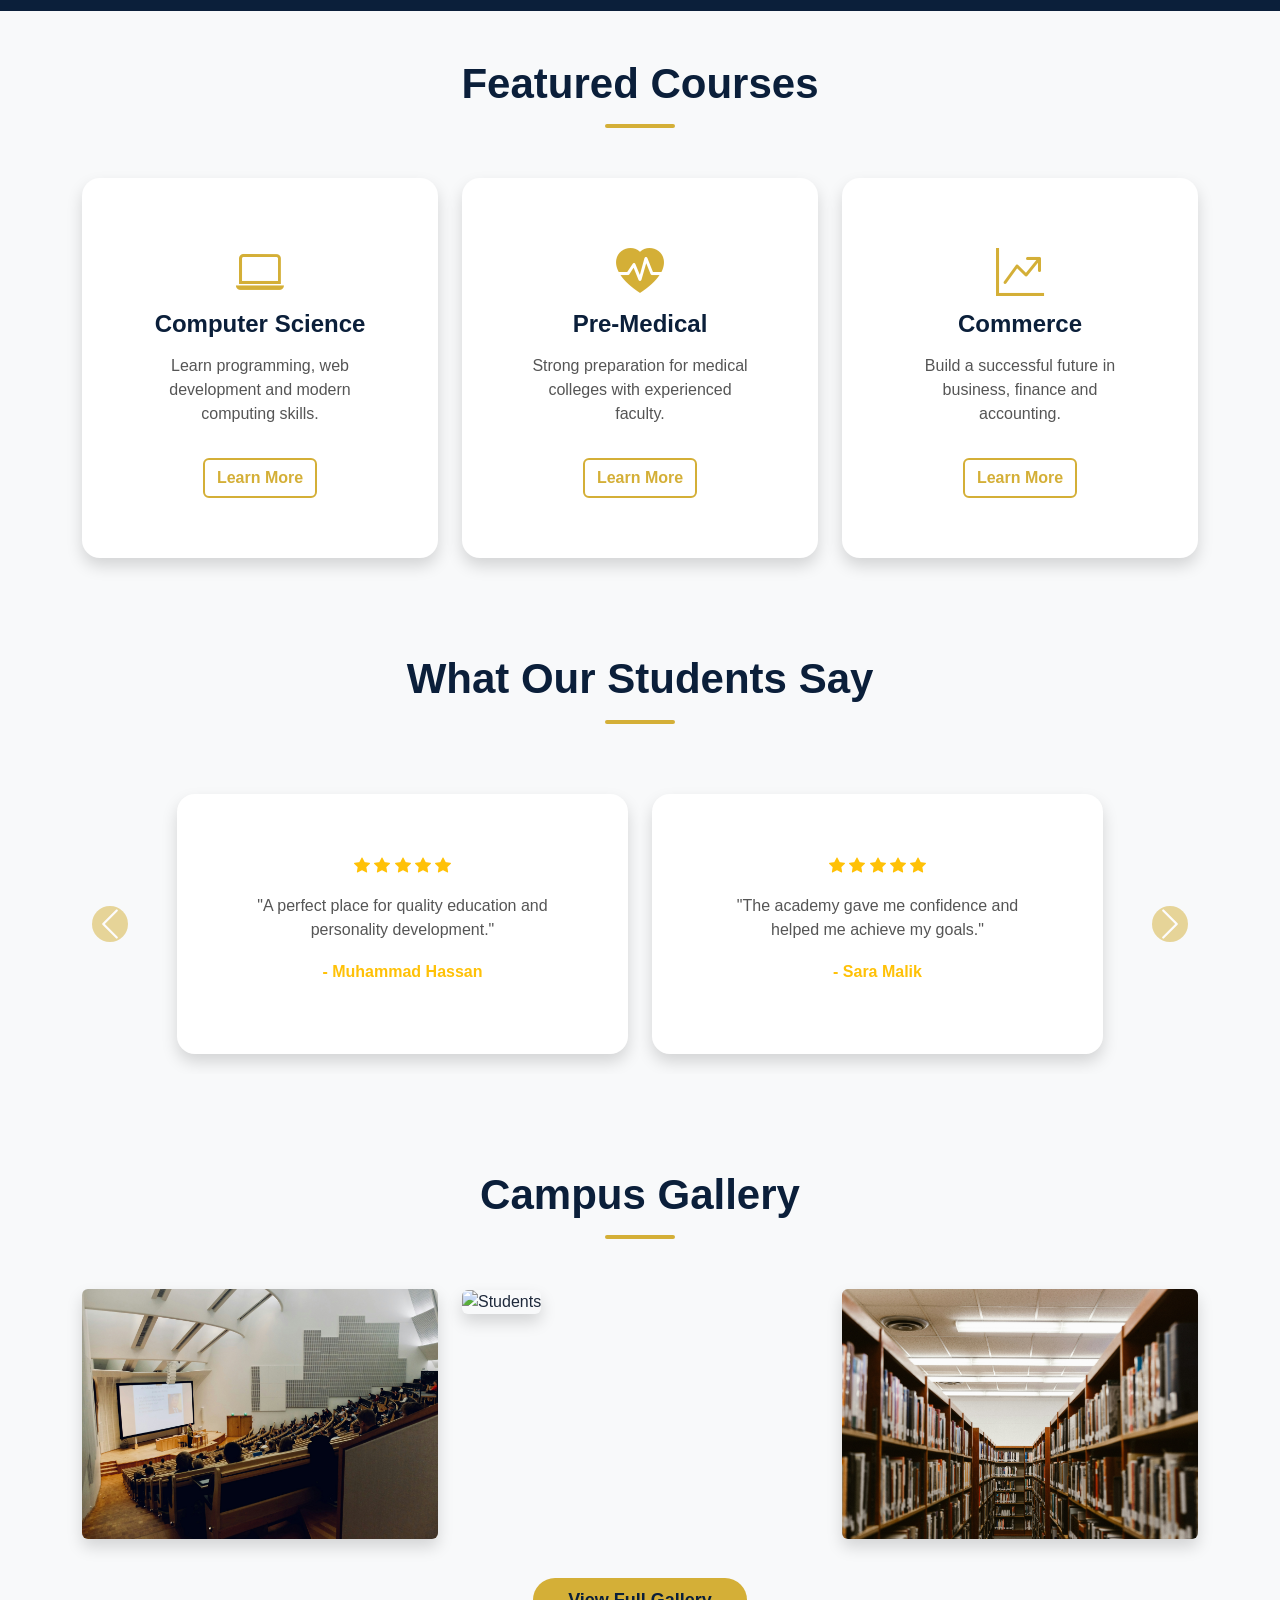
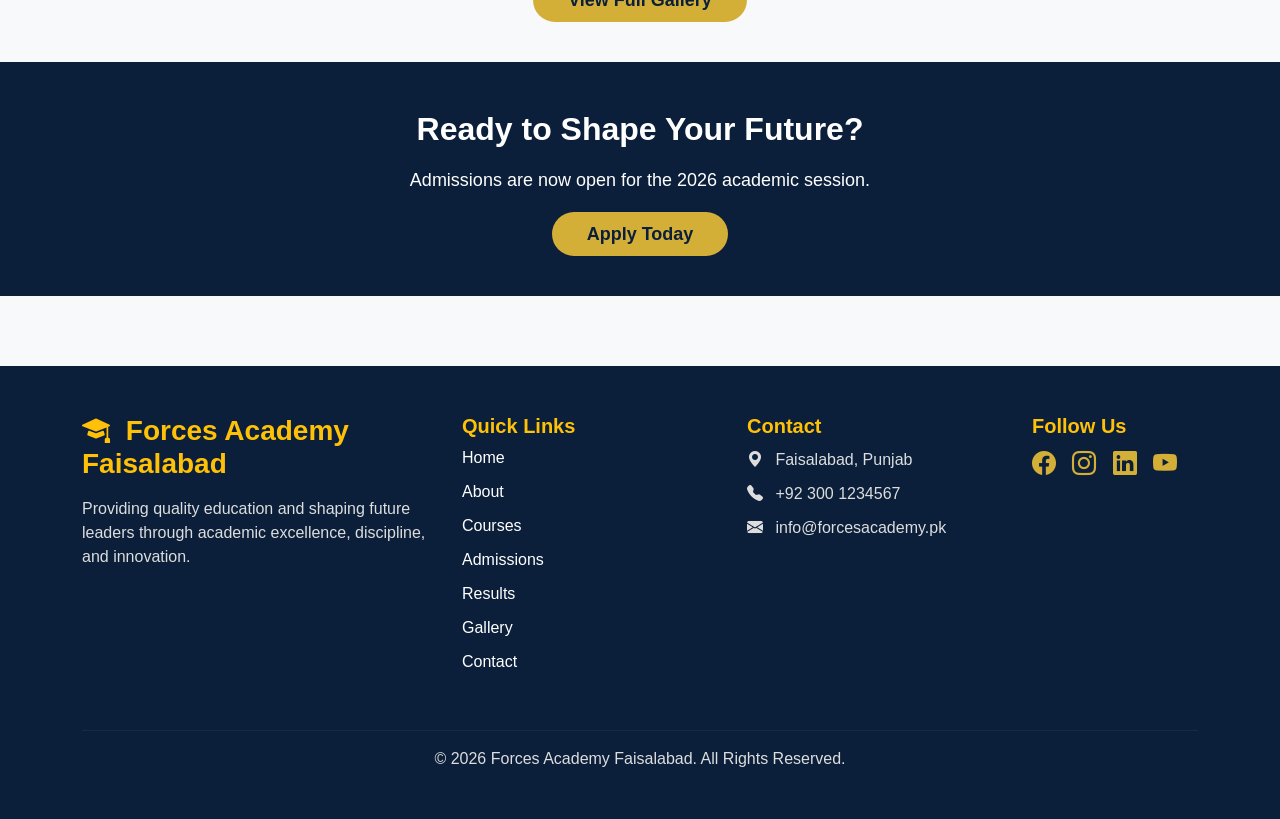
==== commit 05522a42: "Responsive fixes and cross-browser testing" ====
--- a/index.html
+++ b/index.html
@@ -30,7 +30,7 @@
 
         <div class="collapse navbar-collapse" id="navbar">
 
-            <ul class="navbar-nav ms-auto">
+            <ul class="navbar-nav ms-auto align-items-center"></ul>
 
                 <li class="nav-item">
                     <a class="nav-link active" href="index.html">Home</a>
@@ -59,7 +59,11 @@
                 <li class="nav-item">
                     <a class="nav-link" href="contact.html">Contact</a>
                 </li>
-
+<li class="nav-item ms-lg-5">
+    <a class="btn hero-btn student-btn" href="student-portal.html">
+        Student Portal
+    </a>
+</li>
             </ul>
 
         </div>
@@ -230,7 +234,9 @@
                     <p>
                         Learn programming, web development and modern computing skills.
                     </p>
-
+<a href="courses.html" class="btn btn-outline-warning mt-3">
+        Learn More
+    </a>
                 </div>
 
             </div>
@@ -250,7 +256,9 @@
                     <p>
                         Strong preparation for medical colleges with experienced faculty.
                     </p>
-
+<a href="courses.html" class="btn btn-outline-warning mt-3">
+    Learn More
+</a>
                 </div>
 
             </div>
@@ -270,7 +278,9 @@
                     <p>
                         Build a successful future in business, finance and accounting.
                     </p>
-
+<a href="courses.html" class="btn btn-outline-warning mt-3">
+    Learn More
+</a>
                 </div>
 
             </div>
@@ -305,7 +315,15 @@
 
                                 <div class="card-body">
 
-                                    <h4>⭐⭐⭐⭐⭐</h4>
+                            <div class="mb-3">
+
+<i class="bi bi-star-fill text-warning"></i>
+<i class="bi bi-star-fill text-warning"></i>
+<i class="bi bi-star-fill text-warning"></i>
+<i class="bi bi-star-fill text-warning"></i>
+<i class="bi bi-star-fill text-warning"></i>
+
+</div>
 
                                     <p>
                                         "The teachers are supportive and the learning environment is excellent."
@@ -327,7 +345,15 @@
 
                                 <div class="card-body">
 
-                                    <h4>⭐⭐⭐⭐⭐</h4>
+                                    <div class="mb-3">
+
+<i class="bi bi-star-fill text-warning"></i>
+<i class="bi bi-star-fill text-warning"></i>
+<i class="bi bi-star-fill text-warning"></i>
+<i class="bi bi-star-fill text-warning"></i>
+<i class="bi bi-star-fill text-warning"></i>
+
+</div>
 
                                     <p>
                                         "Forces Academy helped me achieve outstanding board exam results."
@@ -357,7 +383,15 @@
 
                                 <div class="card-body">
 
-                                    <h4>⭐⭐⭐⭐⭐</h4>
+                                    <div class="mb-3">
+
+<i class="bi bi-star-fill text-warning"></i>
+<i class="bi bi-star-fill text-warning"></i>
+<i class="bi bi-star-fill text-warning"></i>
+<i class="bi bi-star-fill text-warning"></i>
+<i class="bi bi-star-fill text-warning"></i>
+
+</div>
 
                                     <p>
                                         "A perfect place for quality education and personality development."
@@ -379,7 +413,15 @@
 
                                 <div class="card-body">
 
-                                    <h4>⭐⭐⭐⭐⭐</h4>
+                                    <div class="mb-3">
+
+<i class="bi bi-star-fill text-warning"></i>
+<i class="bi bi-star-fill text-warning"></i>
+<i class="bi bi-star-fill text-warning"></i>
+<i class="bi bi-star-fill text-warning"></i>
+<i class="bi bi-star-fill text-warning"></i>
+
+</div>
 
                                     <p>
                                         "The academy gave me confidence and helped me achieve my goals."
@@ -442,6 +484,35 @@
         <div class="col-md-4">
             <img src="images/campus3.jpg" class="img-fluid rounded shadow" alt="Academy">
         </div>
+
+    </div>
+    <div class="text-center mt-5">
+
+    <a href="gallery.html" class="hero-btn">
+
+        View Full Gallery
+
+    </a>
+
+</div>
+
+
+</section>
+<section class="stats-section py-5">
+
+    <div class="container text-center">
+
+        <h2 class="text-white fw-bold mb-3">
+            Ready to Shape Your Future?
+        </h2>
+
+        <p class="text-white lead mb-4">
+            Admissions are now open for the 2026 academic session.
+        </p>
+
+        <a href="admissions.html" class="hero-btn">
+            Apply Today
+        </a>
 
     </div>
 
--- a/css/style.css
+++ b/css/style.css
@@ -40,10 +40,9 @@
 }
 
 .nav-link{
-    color: white !important;
-    margin-left: 12px;
+    color: white;
     font-weight: 500;
-    transition: 0.3s ease;
+    padding: 0 16px !important;
 }
 
 .nav-link:hover{
@@ -805,4 +804,85 @@
 
     border-color:rgba(255,255,255,.2);
 
+}
+.card{
+
+    transition:.35s ease;
+
+}
+
+.card:hover{
+
+    transform:translateY(-8px);
+    box-shadow:0 18px 40px rgba(0,0,0,.18);
+
+}
+.counter{
+
+    font-size:3rem;
+    font-weight:800;
+    color:#D4AF37;
+
+}
+
+.stats-section h5{
+
+    letter-spacing:.5px;
+
+}
+.btn-outline-warning{
+
+    border:2px solid #D4AF37;
+    color:#D4AF37;
+    font-weight:600;
+    transition:.3s;
+
+}
+
+.btn-outline-warning:hover{
+
+    background:#D4AF37;
+    color:#0B1F3A;
+    border-color:#D4AF37;
+
+}
+.student-btn{
+    padding: 8px 18px;
+    font-size: 16px;
+    font-weight: 600;
+    border-radius: 30px;
+}
+@media (max-width:768px){
+
+    .navbar-brand{
+        font-size:1.8rem;
+    }
+
+    .hero h1{
+        font-size:2.8rem;
+        line-height:1.2;
+    }
+
+    .hero .lead{
+        font-size:1.2rem;
+    }
+
+    .hero-btn{
+        padding:12px 30px;
+    }
+
+    .card{
+        margin-bottom:15px;
+    }
+ .hero .mt-4{
+        display: flex;
+        flex-direction: column;
+        align-items: center;
+        gap: 15px;
+    }
+
+    .hero .mt-4 .btn{
+        width: 250px;
+        margin: 0 !important;
+    }
 }
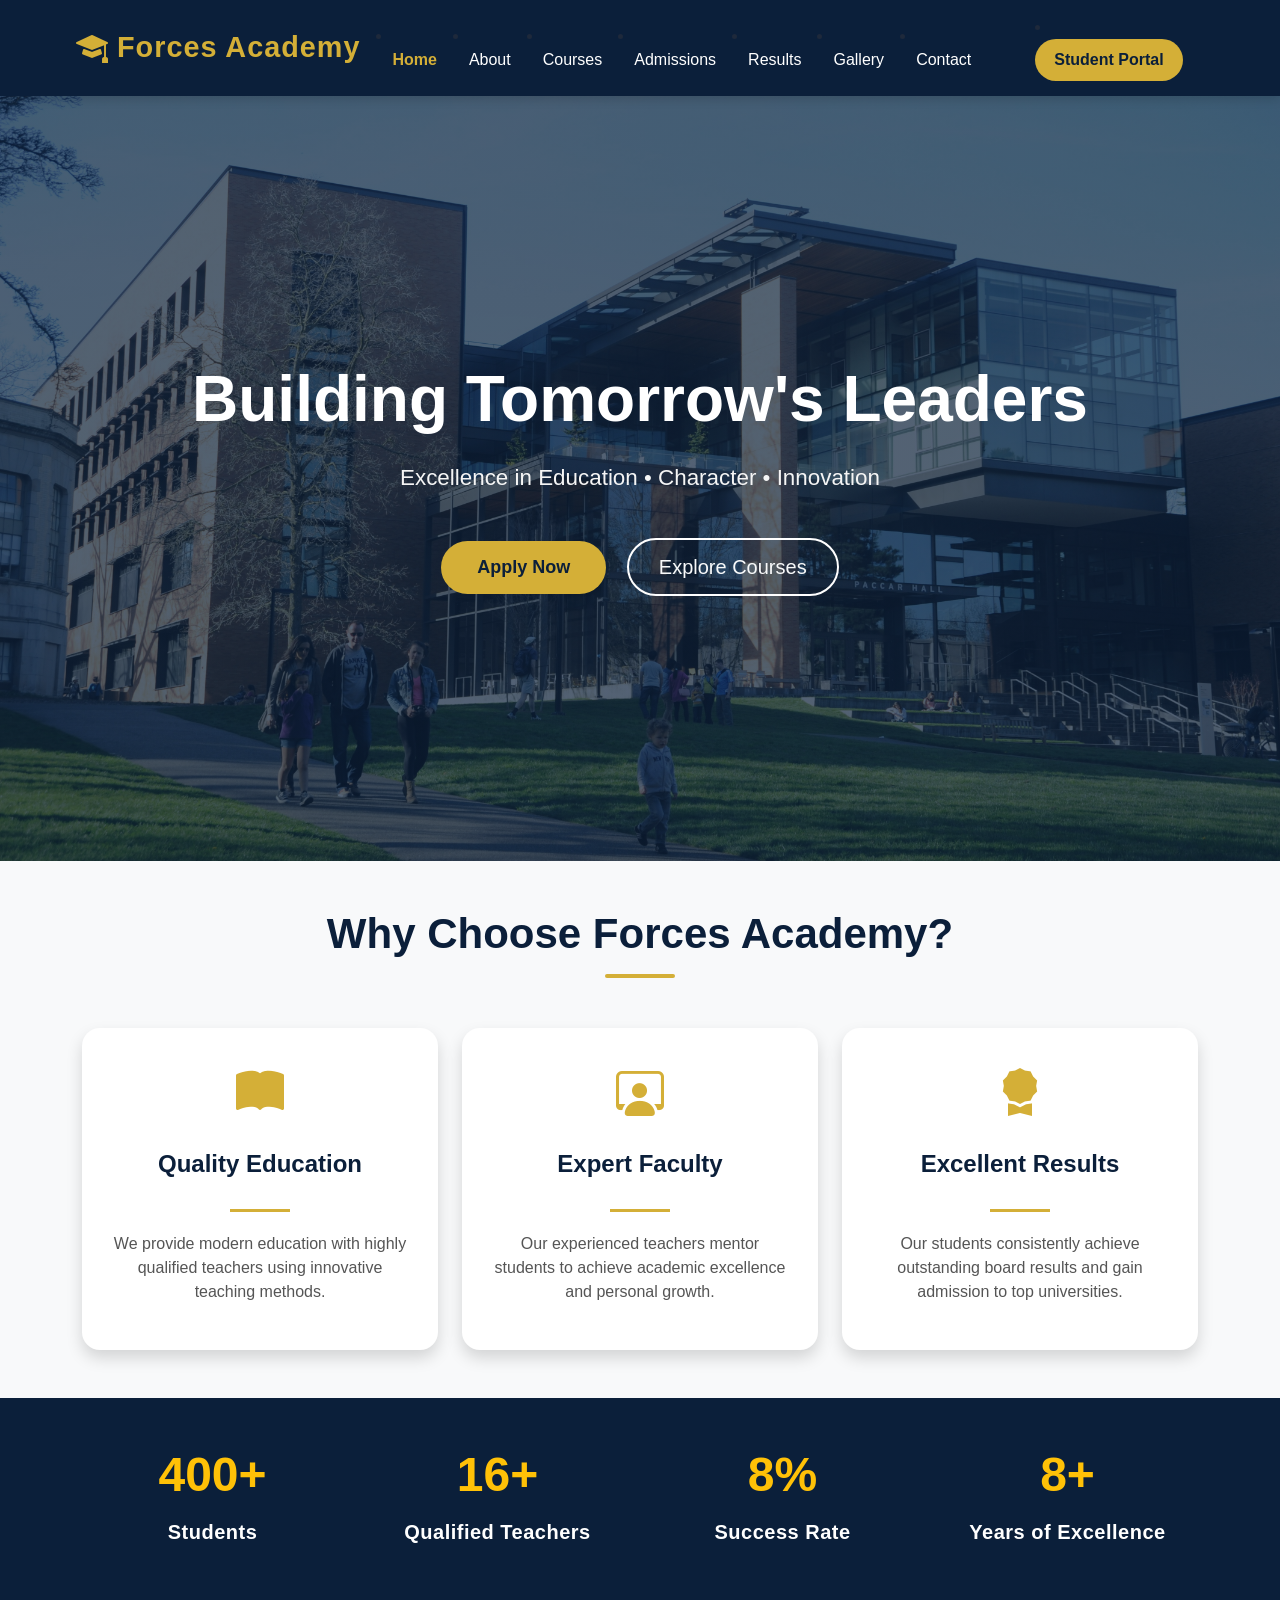
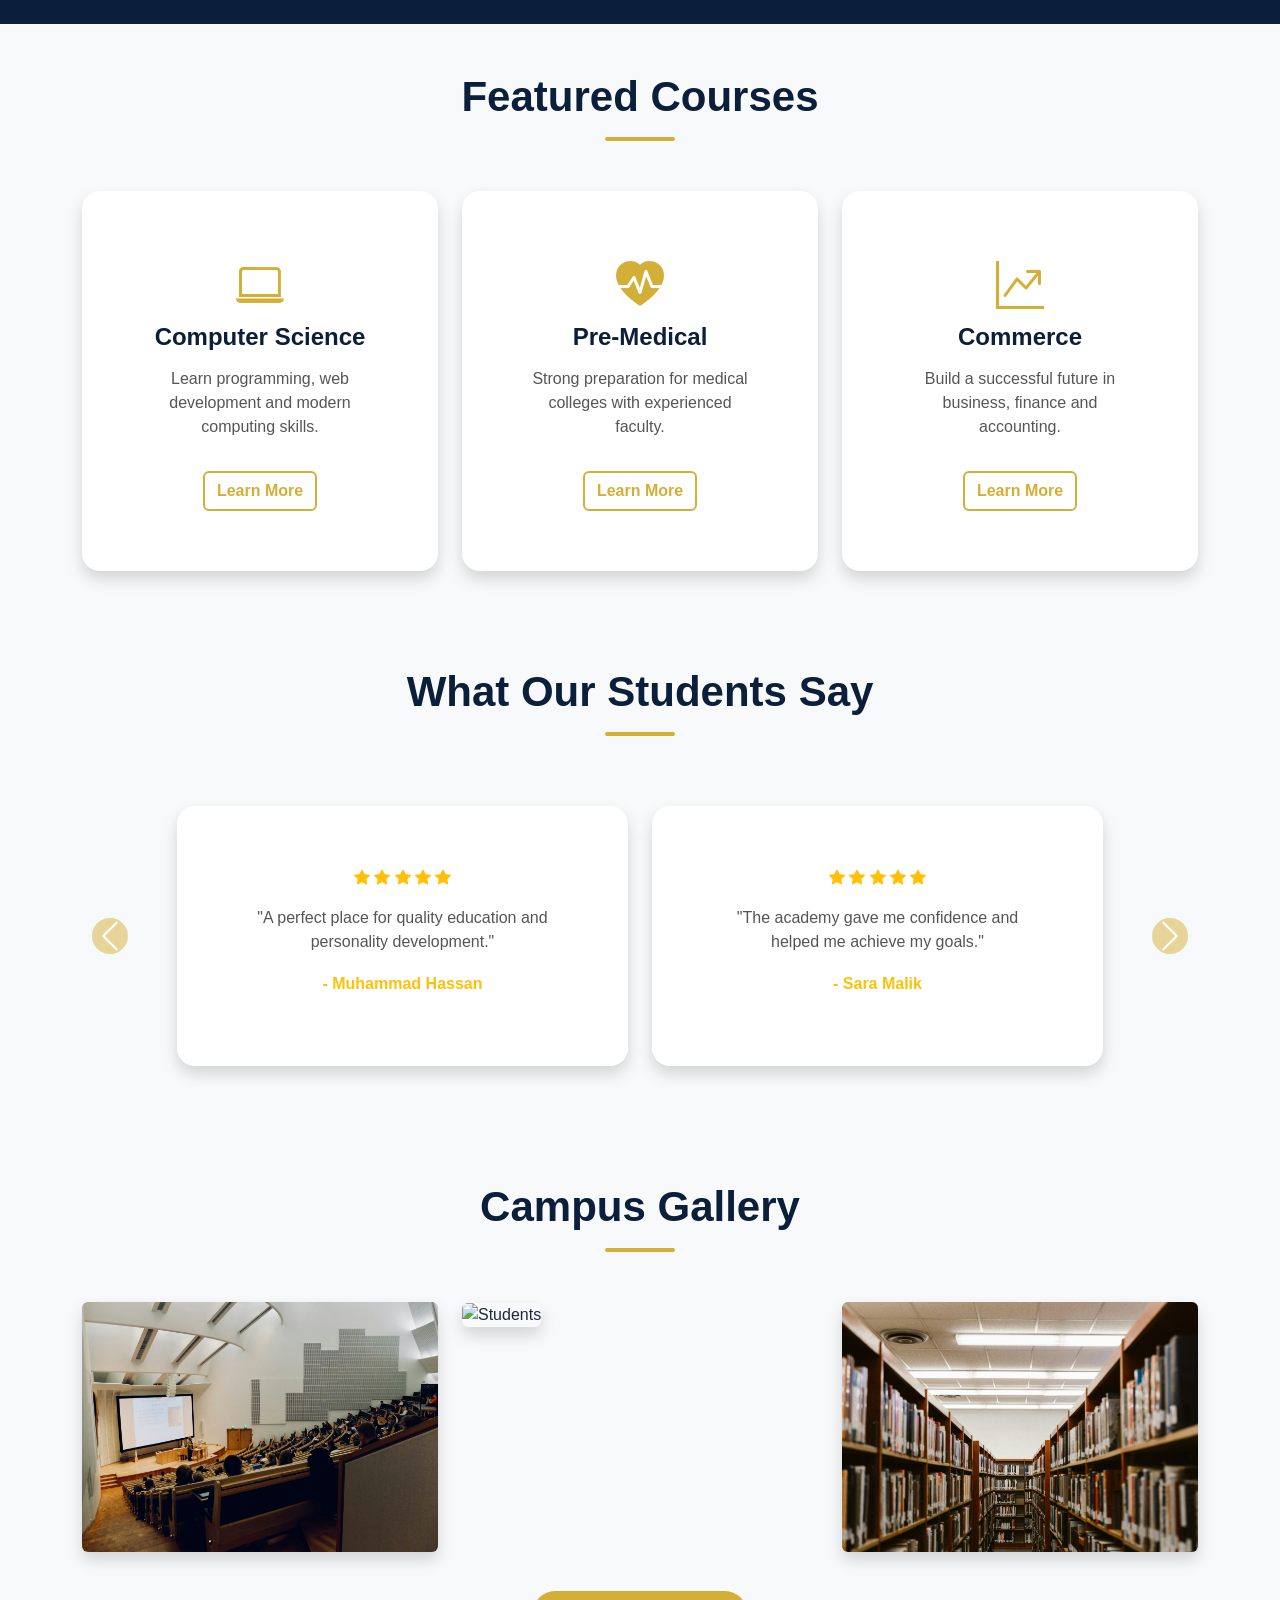
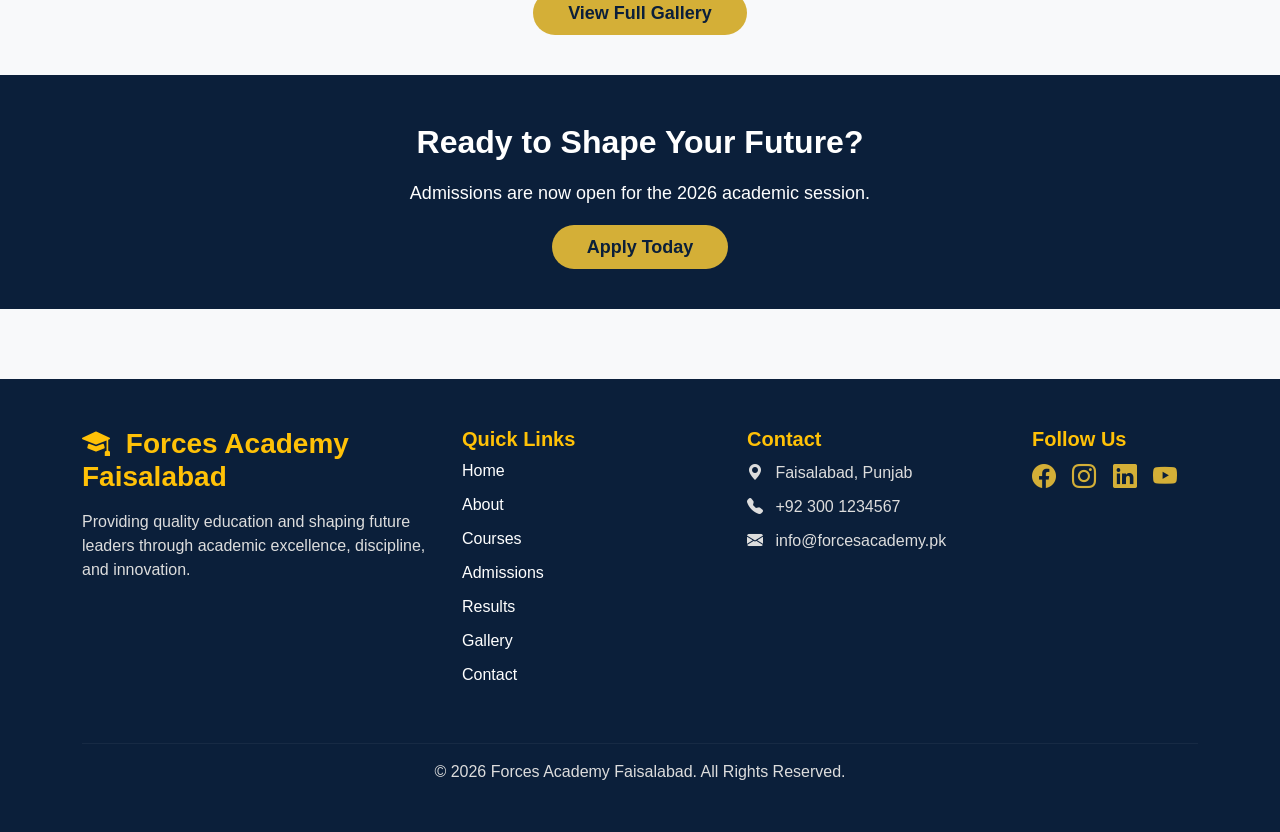
==== commit 52a0d0db: "Updated professional README" ====
--- a/index.html
+++ b/index.html
@@ -14,9 +14,13 @@
     <nav class="navbar navbar-expand-lg navbar-dark bg-primary">
     <div class="container">
 
-        <a class="navbar-brand" href="index.html">
-            Forces Academy
-        </a>
+        <a class="navbar-brand d-flex align-items-center" href="index.html">
+
+    <i class="bi bi-mortarboard-fill me-2 navbar-logo-icon"></i>
+
+    <span>Forces Academy</span>
+
+</a>
 
         <button
             class="navbar-toggler"
--- a/css/style.css
+++ b/css/style.css
@@ -885,4 +885,10 @@
         width: 250px;
         margin: 0 !important;
     }
+}
+.navbar-logo-icon{
+    color:#D4AF37;
+    font-size:2rem;
+    margin-right:10px;
+    margin-left:-6px;
 }
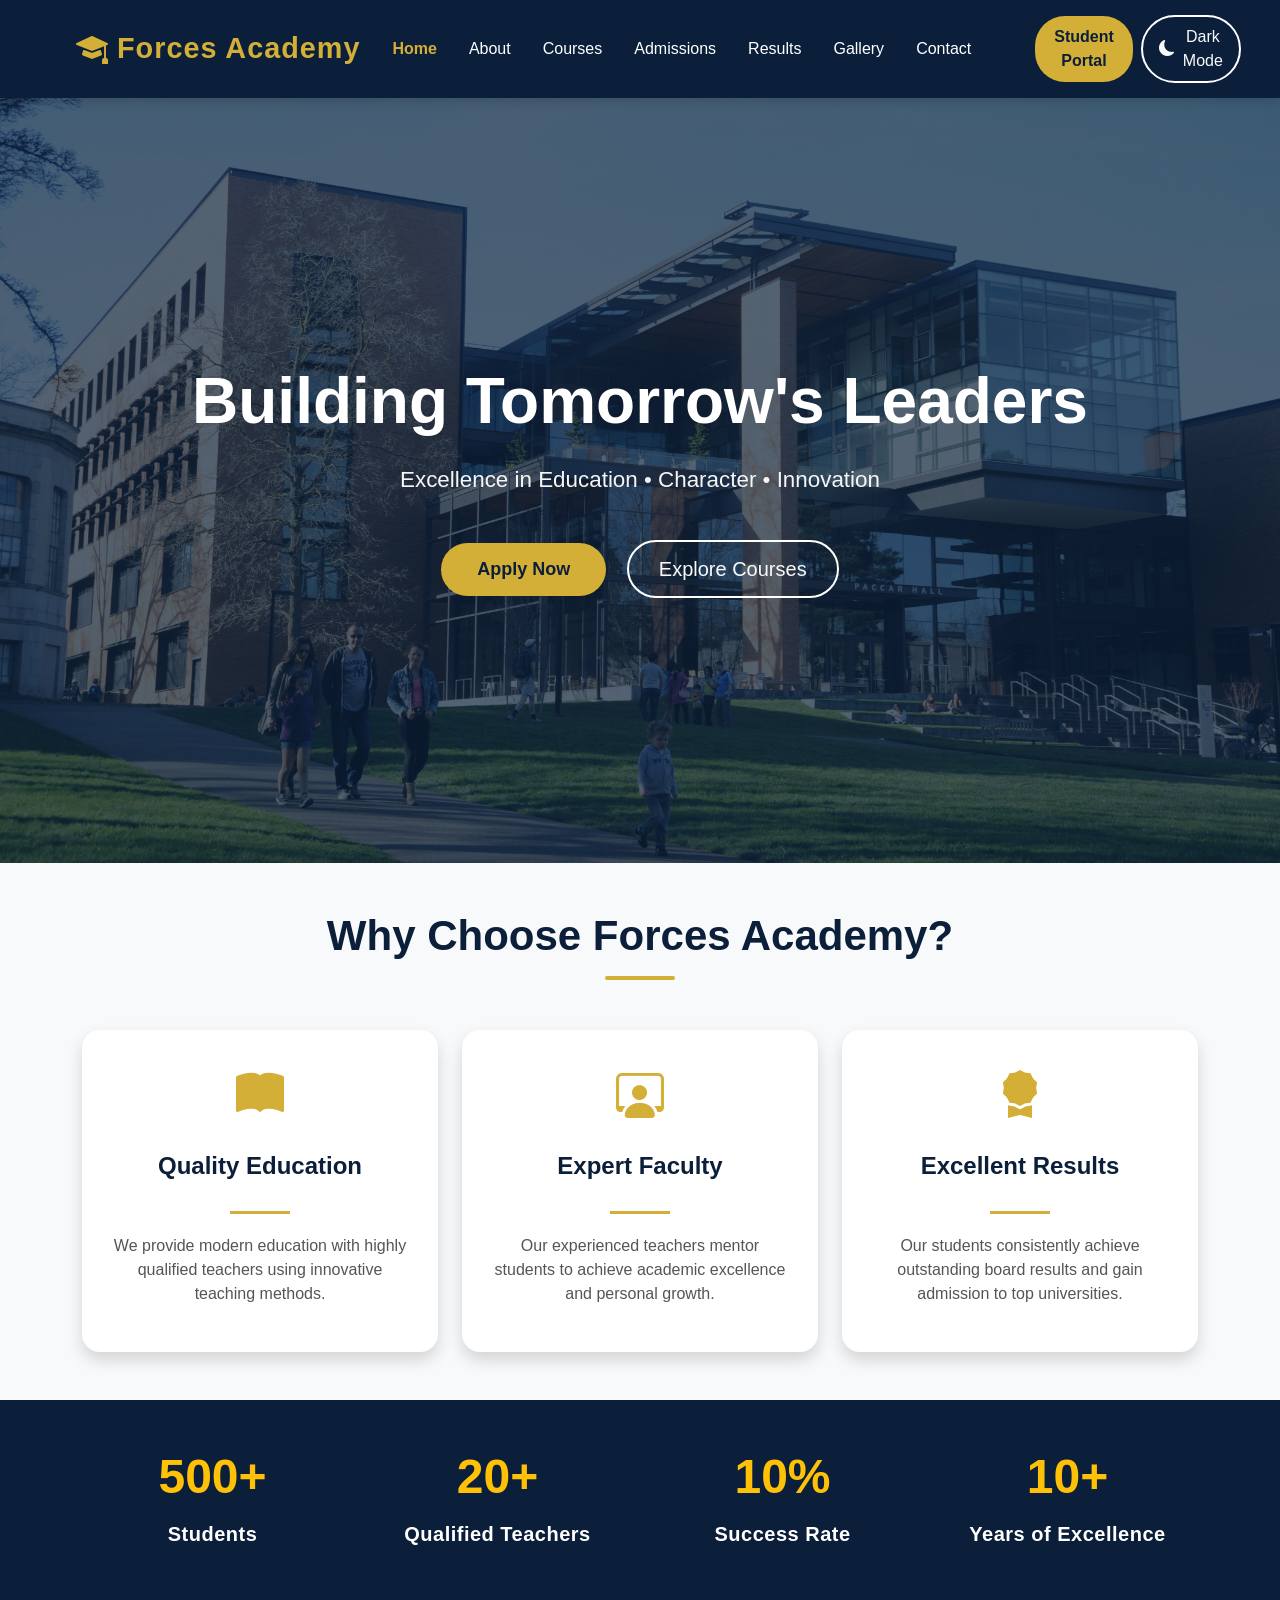
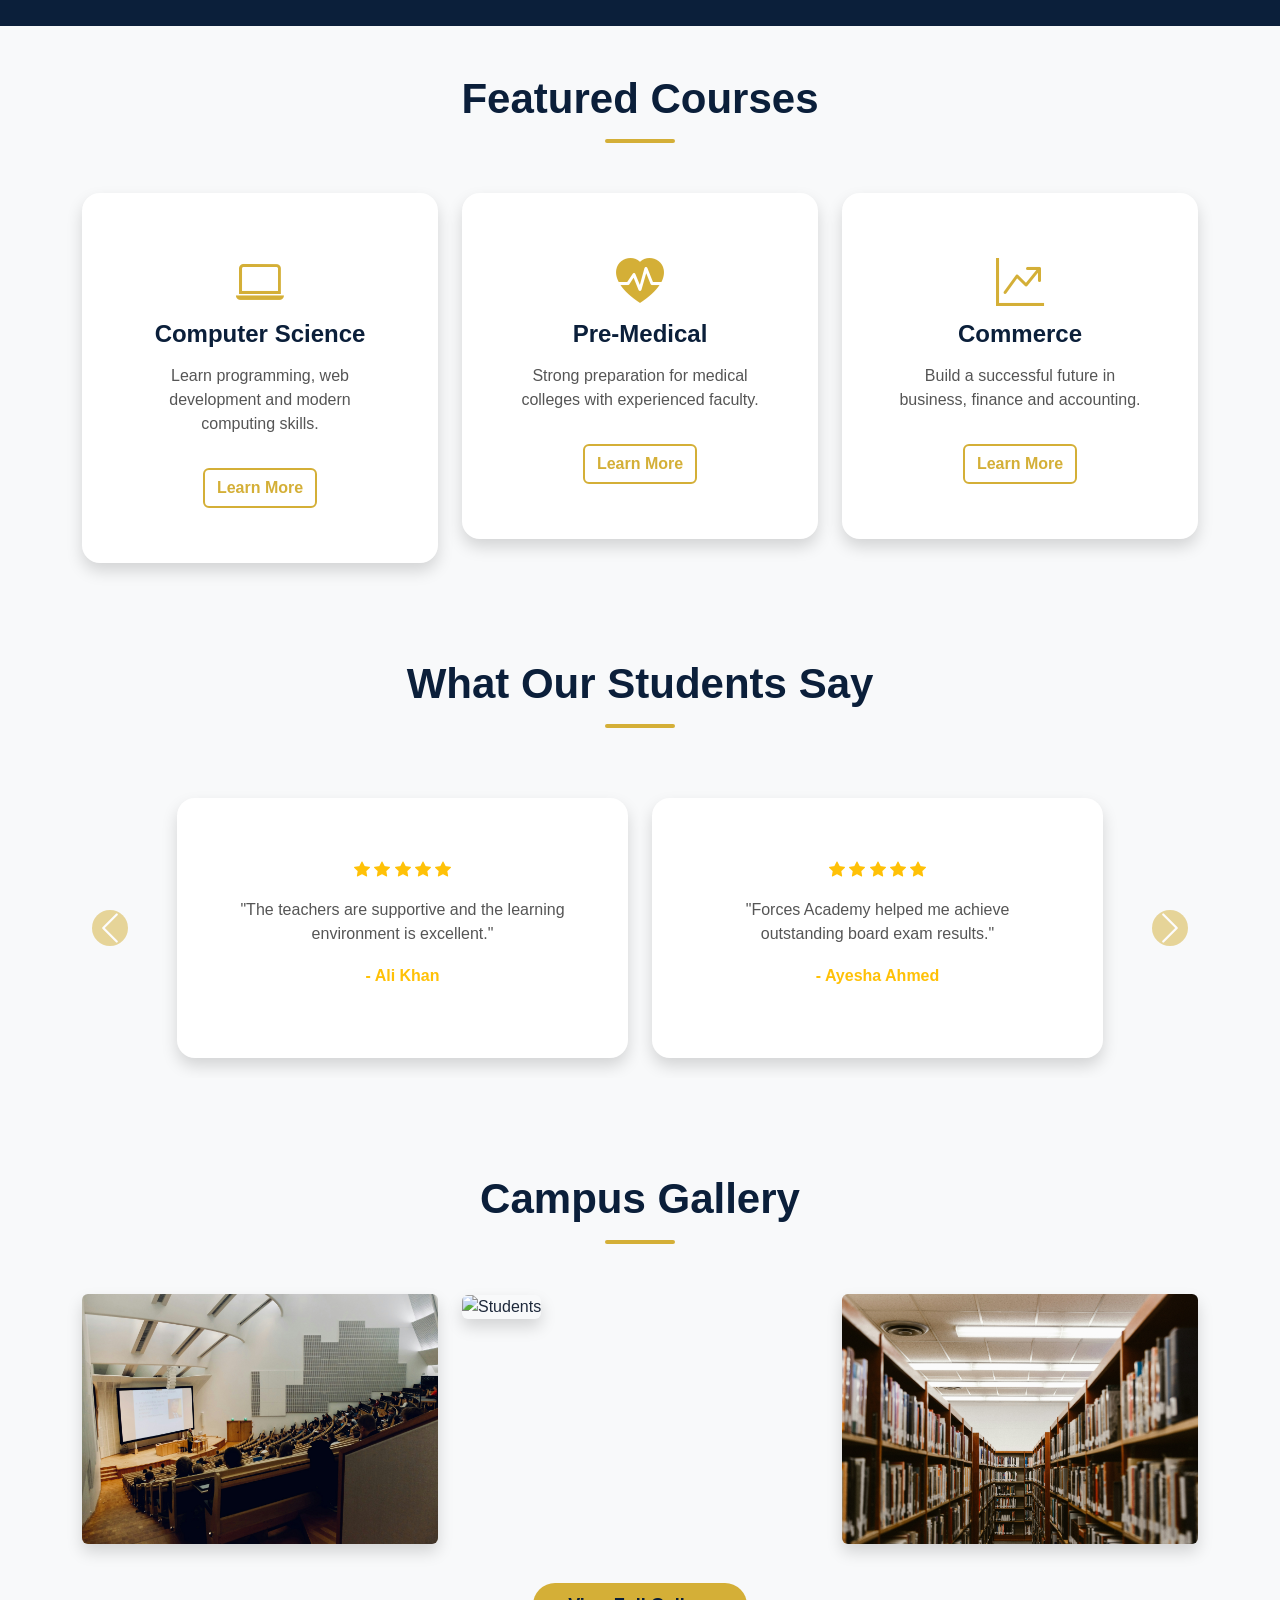
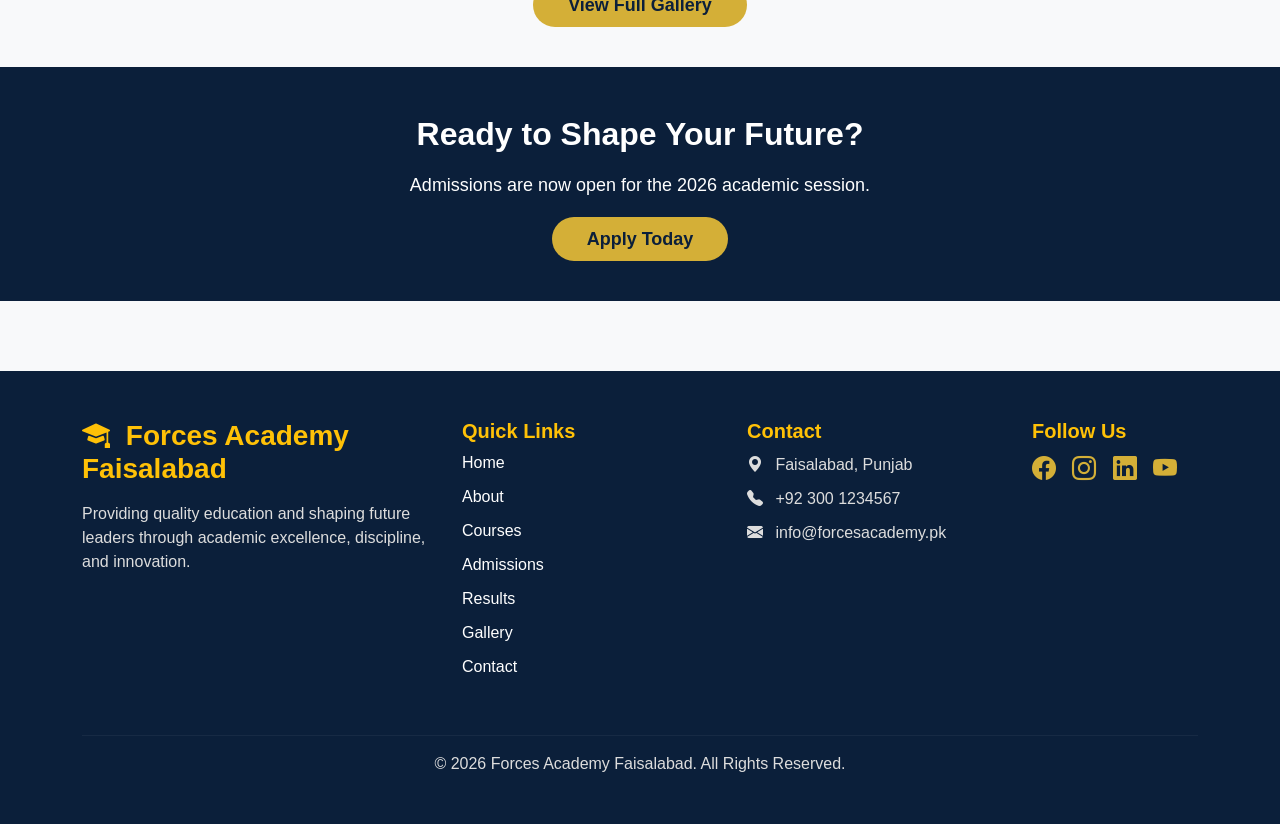
==== commit f5a96b45: "Week 6 completed" ====
--- a/index.html
+++ b/index.html
@@ -5,6 +5,13 @@
     <meta name="viewport" content="width=device-width, initial-scale=1.0">
 
     <title>Forces Academy Faisalabad</title>
+    <link rel="icon" type="image/x-icon" href="favicon.ico">
+    <meta name="description" content="Forces Academy Faisalabad provides quality education, experienced faculty, modern facilities, and comprehensive academic programs for students.">
+
+<meta name="keywords" content="Forces Academy Faisalabad, education, academy, courses, students, Faisalabad">
+
+<meta property="og:title" content="Forces Academy Faisalabad">
+<meta property="og:description" content="Quality education, experienced faculty, and modern learning facilities at Forces Academy Faisalabad.">
 
     <link href="https://cdn.jsdelivr.net/npm/bootstrap@5.3.7/dist/css/bootstrap.min.css" rel="stylesheet">
 <link rel="stylesheet" href="https://cdn.jsdelivr.net/npm/bootstrap-icons@1.11.3/font/bootstrap-icons.min.css">
@@ -34,7 +41,7 @@
 
         <div class="collapse navbar-collapse" id="navbar">
 
-            <ul class="navbar-nav ms-auto align-items-center"></ul>
+            <ul class="navbar-nav ms-auto align-items-center">
 
                 <li class="nav-item">
                     <a class="nav-link active" href="index.html">Home</a>
@@ -68,6 +75,14 @@
         Student Portal
     </a>
 </li>
+<li class="nav-item ms-2">
+    <button id="darkModeToggle"
+            class="btn btn-outline-light d-flex align-items-center gap-2 px-3 py-2 rounded-pill"
+            type="button">
+        <i class="bi bi-moon-fill" id="darkModeIcon"></i>
+        <span id="darkModeText">Dark Mode</span>
+    </button>
+</li>
             </ul>
 
         </div>
@@ -166,7 +181,7 @@
 
         <div class="row text-center">
 
-            <div class="col-md-3 mb-4">
+            <div class="col-md-3 mb-4 stats-card">
 
                 <h2 class="counter display-4 fw-bold text-warning"
                     data-target="5000"
@@ -178,7 +193,7 @@
 
             </div>
 
-            <div class="col-md-3 mb-4">
+            <div class="col-md-3 mb-4 stats-card">
 
                 <h2 class="counter display-4 fw-bold text-warning"
                     data-target="150"
@@ -190,7 +205,7 @@
 
             </div>
 
-            <div class="col-md-3 mb-4">
+            <div class="col-md-3 mb-4 stats-card">
 
                 <h2 class="counter display-4 fw-bold text-warning"
                     data-target="98"
@@ -202,7 +217,7 @@
 
             </div>
 
-            <div class="col-md-3 mb-4">
+            <div class="col-md-3 mb-4 stats-card">
 
                 <h2 class="counter display-4 fw-bold text-warning"
                     data-target="20"
@@ -227,7 +242,7 @@
 
         <div class="col-md-4">
 
-            <div class="card shadow text-center">
+            <div class="card shadow text-center course-card">
 
                 <div class="card-body">
 
@@ -249,7 +264,7 @@
 
         <div class="col-md-4">
 
-            <div class="card shadow text-center">
+            <div class="card shadow text-center course-card">
 
                 <div class="card-body">
 
@@ -271,7 +286,7 @@
 
         <div class="col-md-4">
 
-            <div class="card shadow text-center">
+            <div class="card shadow text-center course-card">
 
                 <div class="card-body">
 
--- a/css/style.css
+++ b/css/style.css
@@ -891,4 +891,203 @@
     font-size:2rem;
     margin-right:10px;
     margin-left:-6px;
+}
+body.dark-mode {
+    background-color: #121212;
+    color: #f5f5f5;
+}
+
+body.dark-mode .navbar {
+    background-color: #000 !important;
+}
+
+body.dark-mode .card {
+    background-color: #1e1e1e;
+    color: #f5f5f5;
+}
+
+body.dark-mode section {
+    background-color: #121212;
+}
+
+body.dark-mode a {
+    color: #90caf9;
+}
+
+body.dark-mode footer {
+    background-color: #000 !important;
+}
+/* Remove unwanted dots from navbar */
+.navbar-nav .nav-item::before,
+.navbar-nav .nav-item::after {
+    display: none !important;
+}
+
+.navbar-nav {
+    list-style: none !important;
+    padding-left: 0 !important;
+}
+/* Remove unwanted dots from navbar */
+.navbar-nav .nav-link::before,
+.navbar-nav .nav-link::after,
+.navbar-nav .nav-item::before,
+.navbar-nav .nav-item::after {
+    content: none !important;
+    display: none !important;
+}
+
+.navbar-nav {
+    list-style: none !important;
+}
+
+.navbar-nav .nav-item {
+    list-style: none !important;
+}
+/* FINAL NAVBAR DOT FIX */
+nav .navbar-nav > li::before,
+nav .navbar-nav > li::after,
+nav .navbar-nav > li > a::before,
+nav .navbar-nav > li > a::after {
+    content: "" !important;
+    display: none !important;
+}
+
+nav .navbar-nav > li {
+    list-style: none !important;
+}
+/* Fix navbar bullets on Home and About */
+.navbar-nav {
+    padding-left: 0 !important;
+    margin-bottom: 0 !important;
+}
+
+.navbar-nav li {
+    list-style-type: none !important;
+    list-style: none !important;
+}
+
+.navbar-nav li::marker {
+    content: "" !important;
+    display: none !important;
+}
+/* ===== DARK MODE - FIX ALL WHITE SECTIONS ===== */
+
+body.dark-mode,
+body.dark-mode main,
+body.dark-mode section {
+    background-color: #121212 !important;
+    color: #f5f5f5;
+}
+
+/* Bootstrap light sections */
+body.dark-mode .bg-light {
+    background-color: #121212 !important;
+    color: #f5f5f5 !important;
+}
+
+/* Cards */
+body.dark-mode .card {
+    background-color: #1e1e1e !important;
+    color: #f5f5f5 !important;
+}
+
+/* Card text */
+body.dark-mode .card p,
+body.dark-mode .card h4,
+body.dark-mode .card h5,
+body.dark-mode .card h6 {
+    color: #f5f5f5 !important;
+}
+
+/* Normal paragraphs/headings */
+body.dark-mode p,
+body.dark-mode h1,
+body.dark-mode h2,
+body.dark-mode h3,
+body.dark-mode h4,
+body.dark-mode h5,
+body.dark-mode h6 {
+    color: #f5f5f5;
+}
+
+/* Keep yellow/gold text yellow */
+body.dark-mode .text-warning {
+    color: #e0b82f !important;
+}
+
+/* Footer */
+body.dark-mode footer {
+    background-color: #000 !important;
+}
+/* ===== WEEK 6 PAGE ANIMATIONS ===== */
+
+/* Hero heading fades in */
+.hero h1 {
+    animation: fadeIn 1.2s ease-in-out;
+}
+
+/* Stats cards slide up */
+.stats-card {
+    animation: slideUp 0.8s ease-out;
+}
+
+/* Course cards appear one by one */
+.course-card {
+    animation: fadeInUp 0.8s ease-out both;
+}
+
+.course-card:nth-child(1) {
+    animation-delay: 0.2s;
+}
+
+.course-card:nth-child(2) {
+    animation-delay: 0.4s;
+}
+
+.course-card:nth-child(3) {
+    animation-delay: 0.6s;
+}
+
+.course-card:nth-child(4) {
+    animation-delay: 0.8s;
+}
+
+.course-card:nth-child(5) {
+    animation-delay: 1s;
+}
+
+.course-card:nth-child(6) {
+    animation-delay: 1.2s;
+}
+
+/* Animation keyframes */
+@keyframes fadeIn {
+    from {
+        opacity: 0;
+    }
+    to {
+        opacity: 1;
+    }
+}
+
+@keyframes slideUp {
+    from {
+        opacity: 0;
+        transform: translateY(40px);
+    }
+    to {
+        opacity: 1;
+        transform: translateY(0);
+    }
+}
+
+@keyframes fadeInUp {
+    from {
+        opacity: 0;
+        transform: translateY(30px);
+    }
+    to {
+        opacity: 1;
+        transform: translateY(0);
+    }
 }
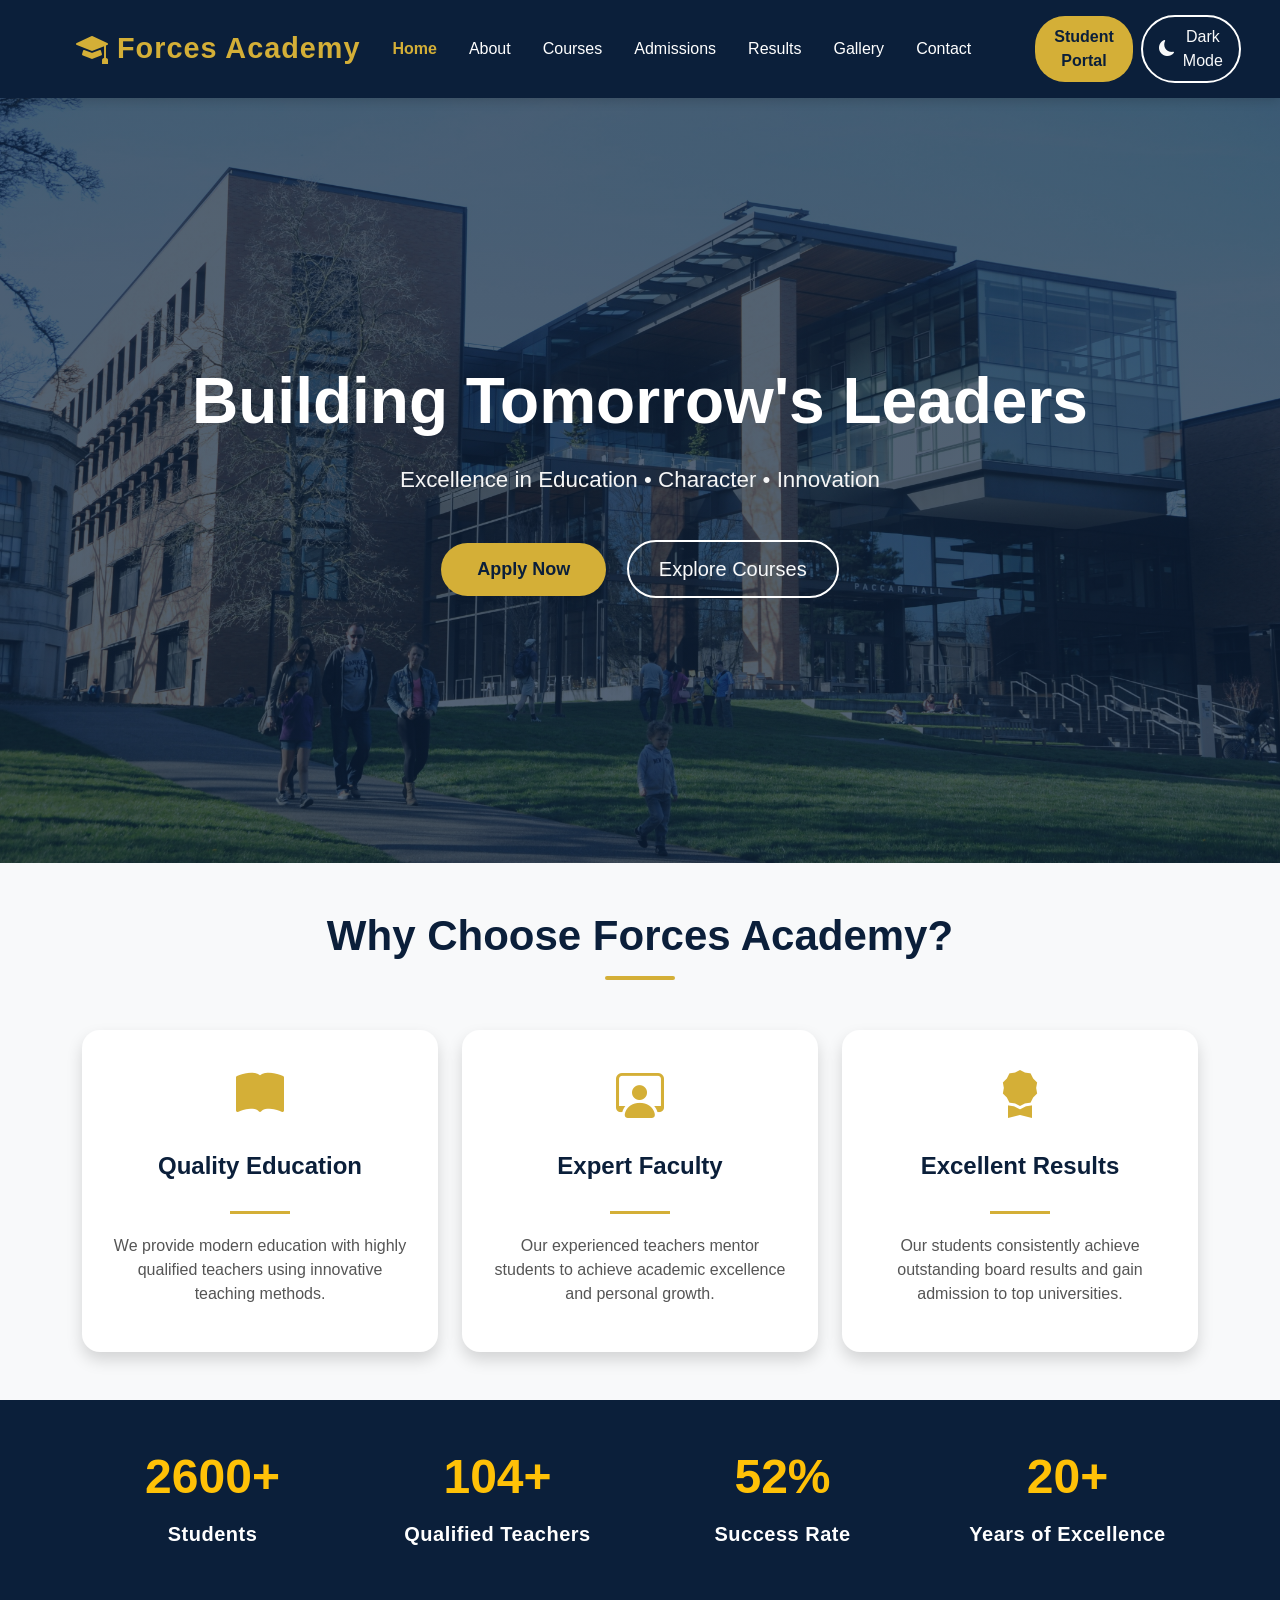
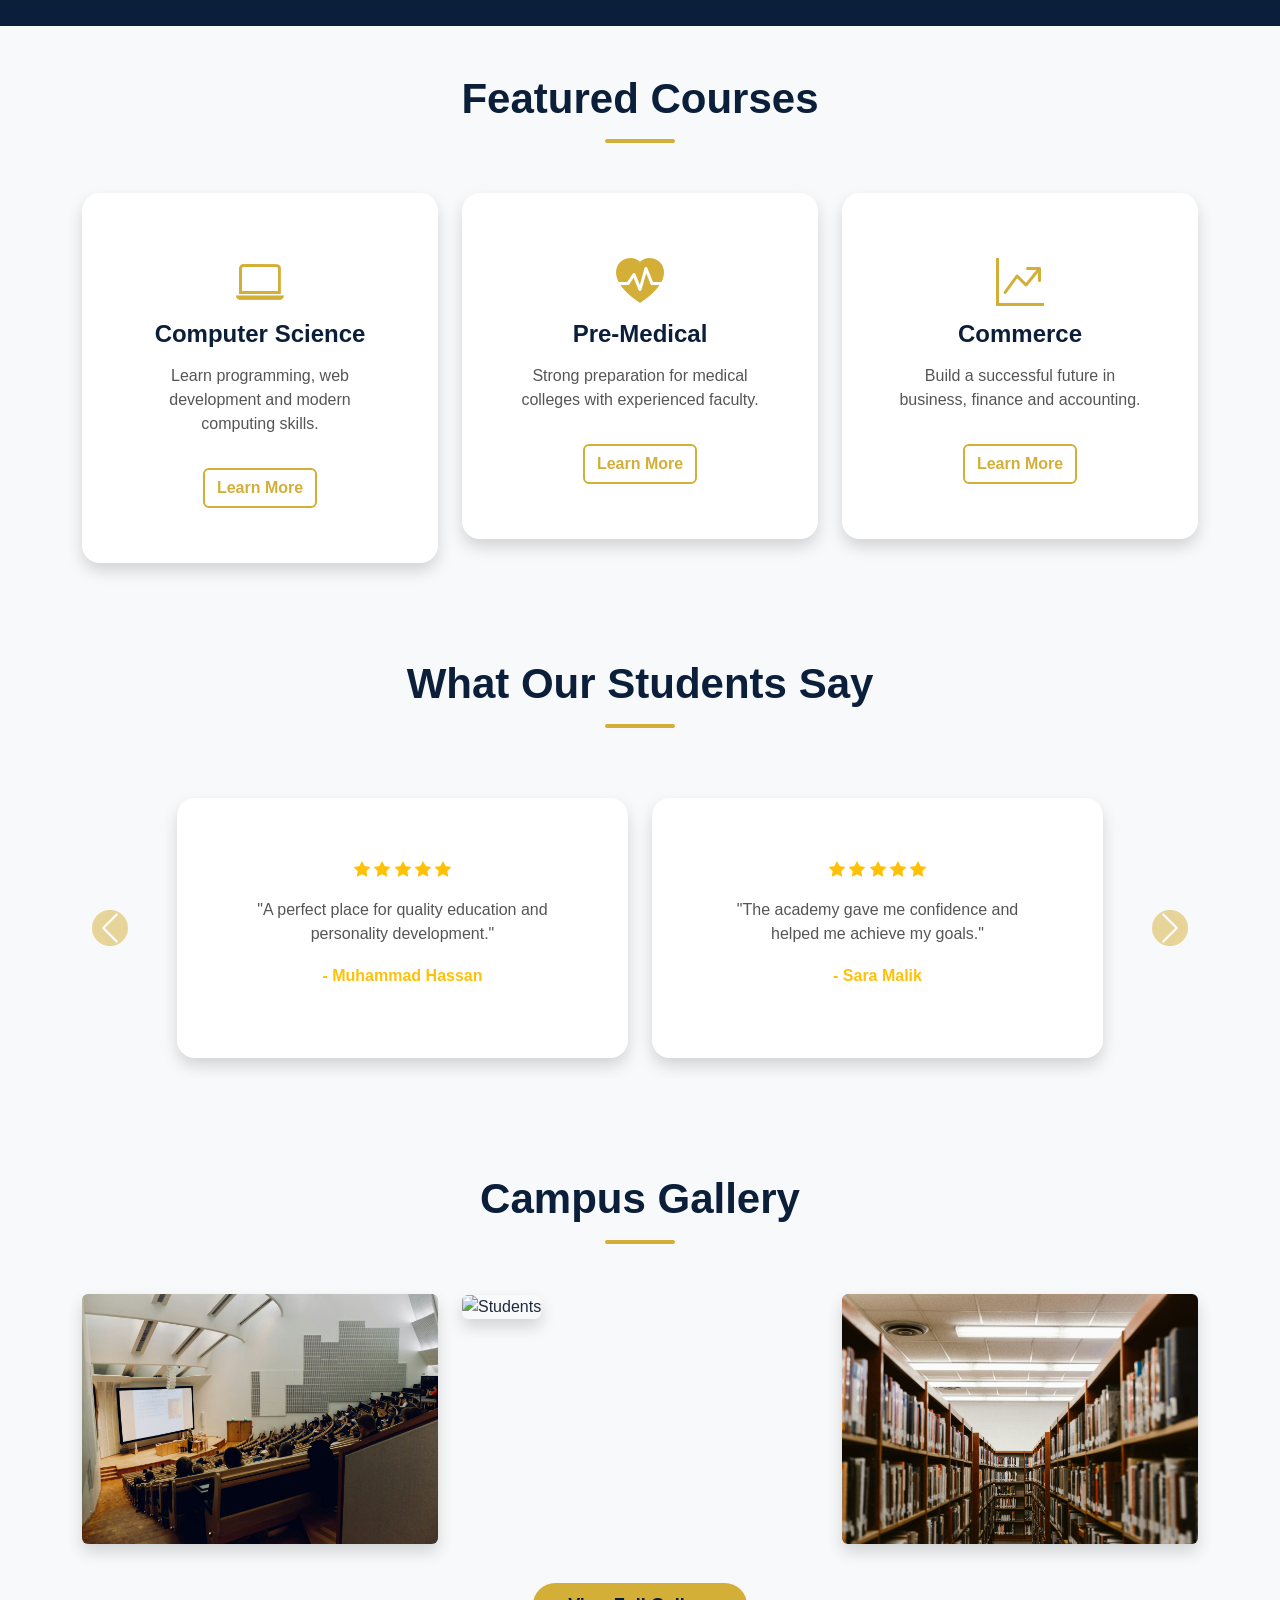
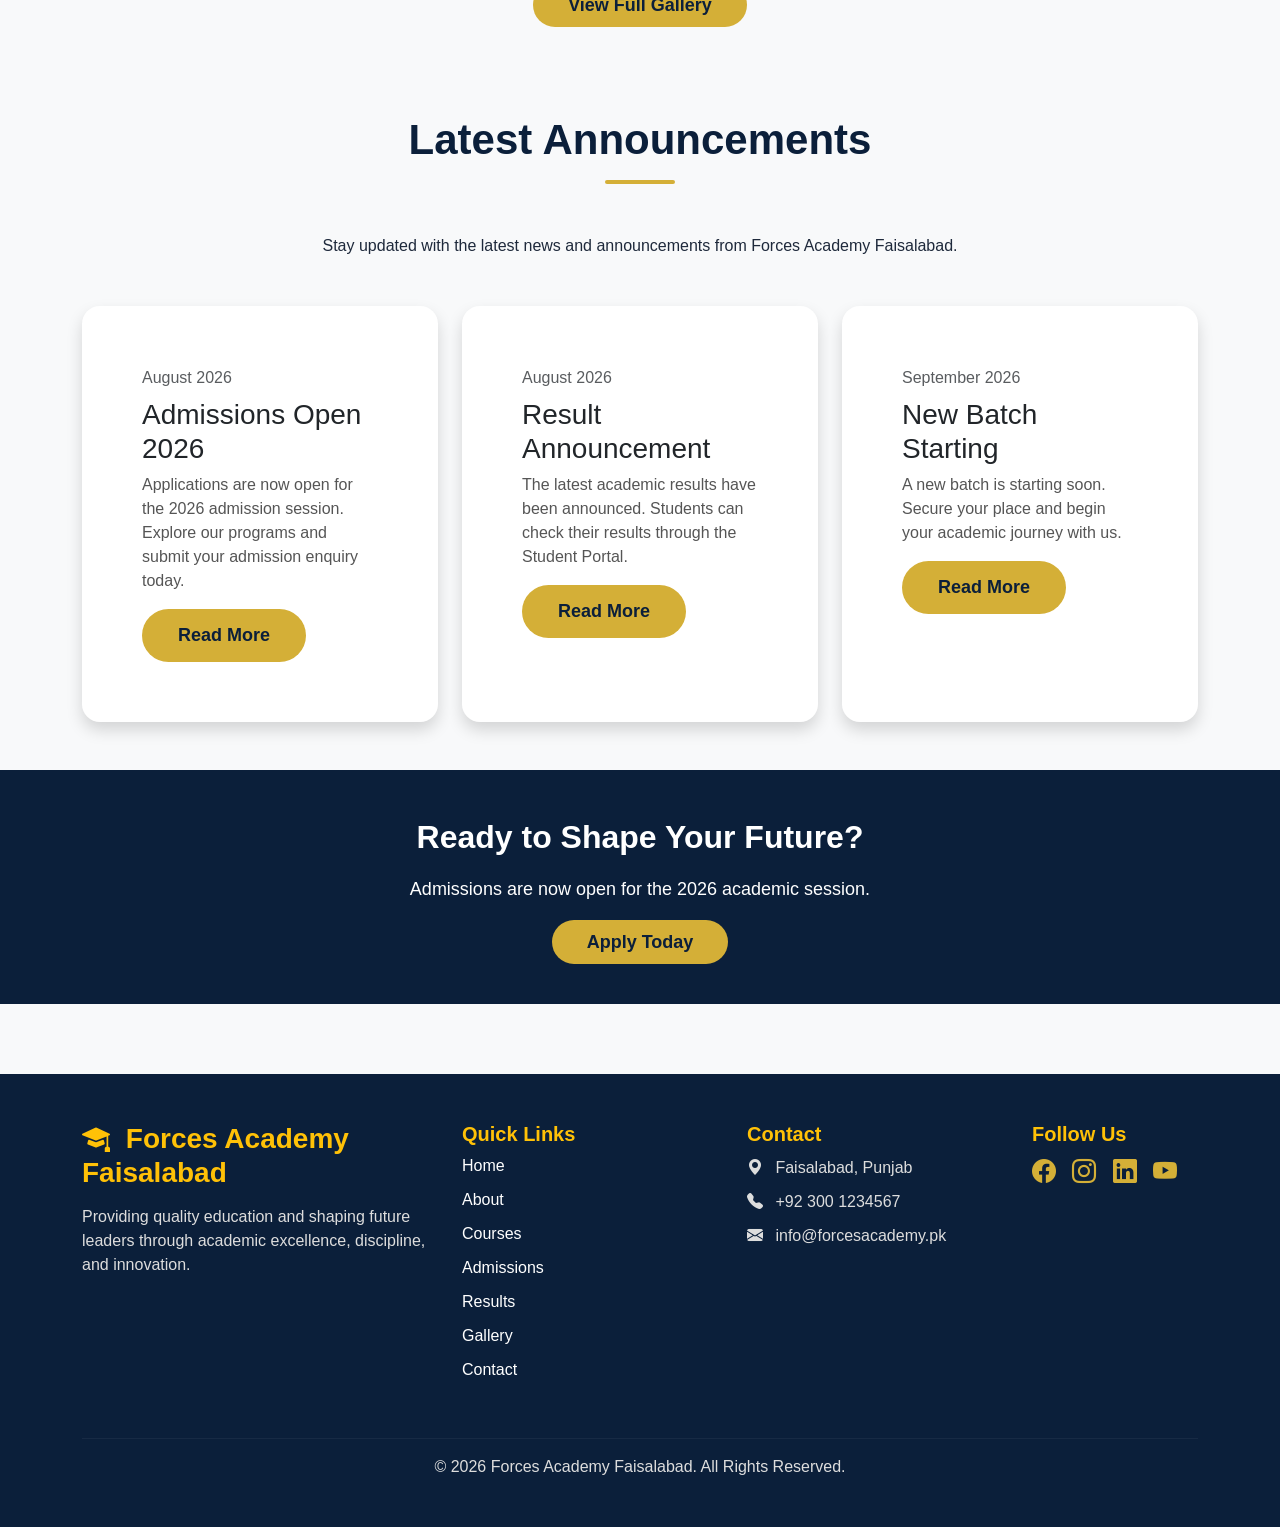
==== commit 717fb0f3: "announcements cards added" ====
--- a/index.html
+++ b/index.html
@@ -71,7 +71,7 @@
                     <a class="nav-link" href="contact.html">Contact</a>
                 </li>
 <li class="nav-item ms-lg-5">
-    <a class="btn hero-btn student-btn" href="student-portal.html">
+    <a class="btn hero-btn student-btn" href="https://forces-academy.infy.click/">
         Student Portal
     </a>
 </li>
@@ -517,6 +517,86 @@
 
 
 </section>
+<section class="py-5">
+    <div class="container">
+
+        <h2 class="text-center section-title">
+            Latest Announcements
+        </h2>
+
+        <p class="text-center mb-5">
+            Stay updated with the latest news and announcements from Forces Academy Faisalabad.
+        </p>
+
+        <div class="row g-4">
+
+            <div class="col-md-4">
+                <div class="card h-100 shadow">
+                    <div class="card-body">
+                        <span class="text-muted">August 2026</span>
+
+                        <h3 class="mt-2">
+                            Admissions Open 2026
+                        </h3>
+
+                        <p>
+                            Applications are now open for the 2026 admission session.
+                            Explore our programs and submit your admission enquiry today.
+                        </p>
+
+                        <a href="admissions.html" class="btn hero-btn">
+                            Read More
+                        </a>
+                    </div>
+                </div>
+            </div>
+
+            <div class="col-md-4">
+                <div class="card h-100 shadow">
+                    <div class="card-body">
+                        <span class="text-muted">August 2026</span>
+
+                        <h3 class="mt-2">
+                            Result Announcement
+                        </h3>
+
+                        <p>
+                            The latest academic results have been announced.
+                            Students can check their results through the Student Portal.
+                        </p>
+
+                        <a href="results.html" class="btn hero-btn">
+                            Read More
+                        </a>
+                    </div>
+                </div>
+            </div>
+
+            <div class="col-md-4">
+                <div class="card h-100 shadow">
+                    <div class="card-body">
+                        <span class="text-muted">September 2026</span>
+
+                        <h3 class="mt-2">
+                            New Batch Starting
+                        </h3>
+
+                        <p>
+                            A new batch is starting soon. Secure your place and
+                            begin your academic journey with us.
+                        </p>
+
+                        <a href="admissions.html" class="btn hero-btn">
+                            Read More
+                        </a>
+                    </div>
+                </div>
+            </div>
+
+        </div>
+
+    </div>
+</section>
 <section class="stats-section py-5">
 
     <div class="container text-center">
